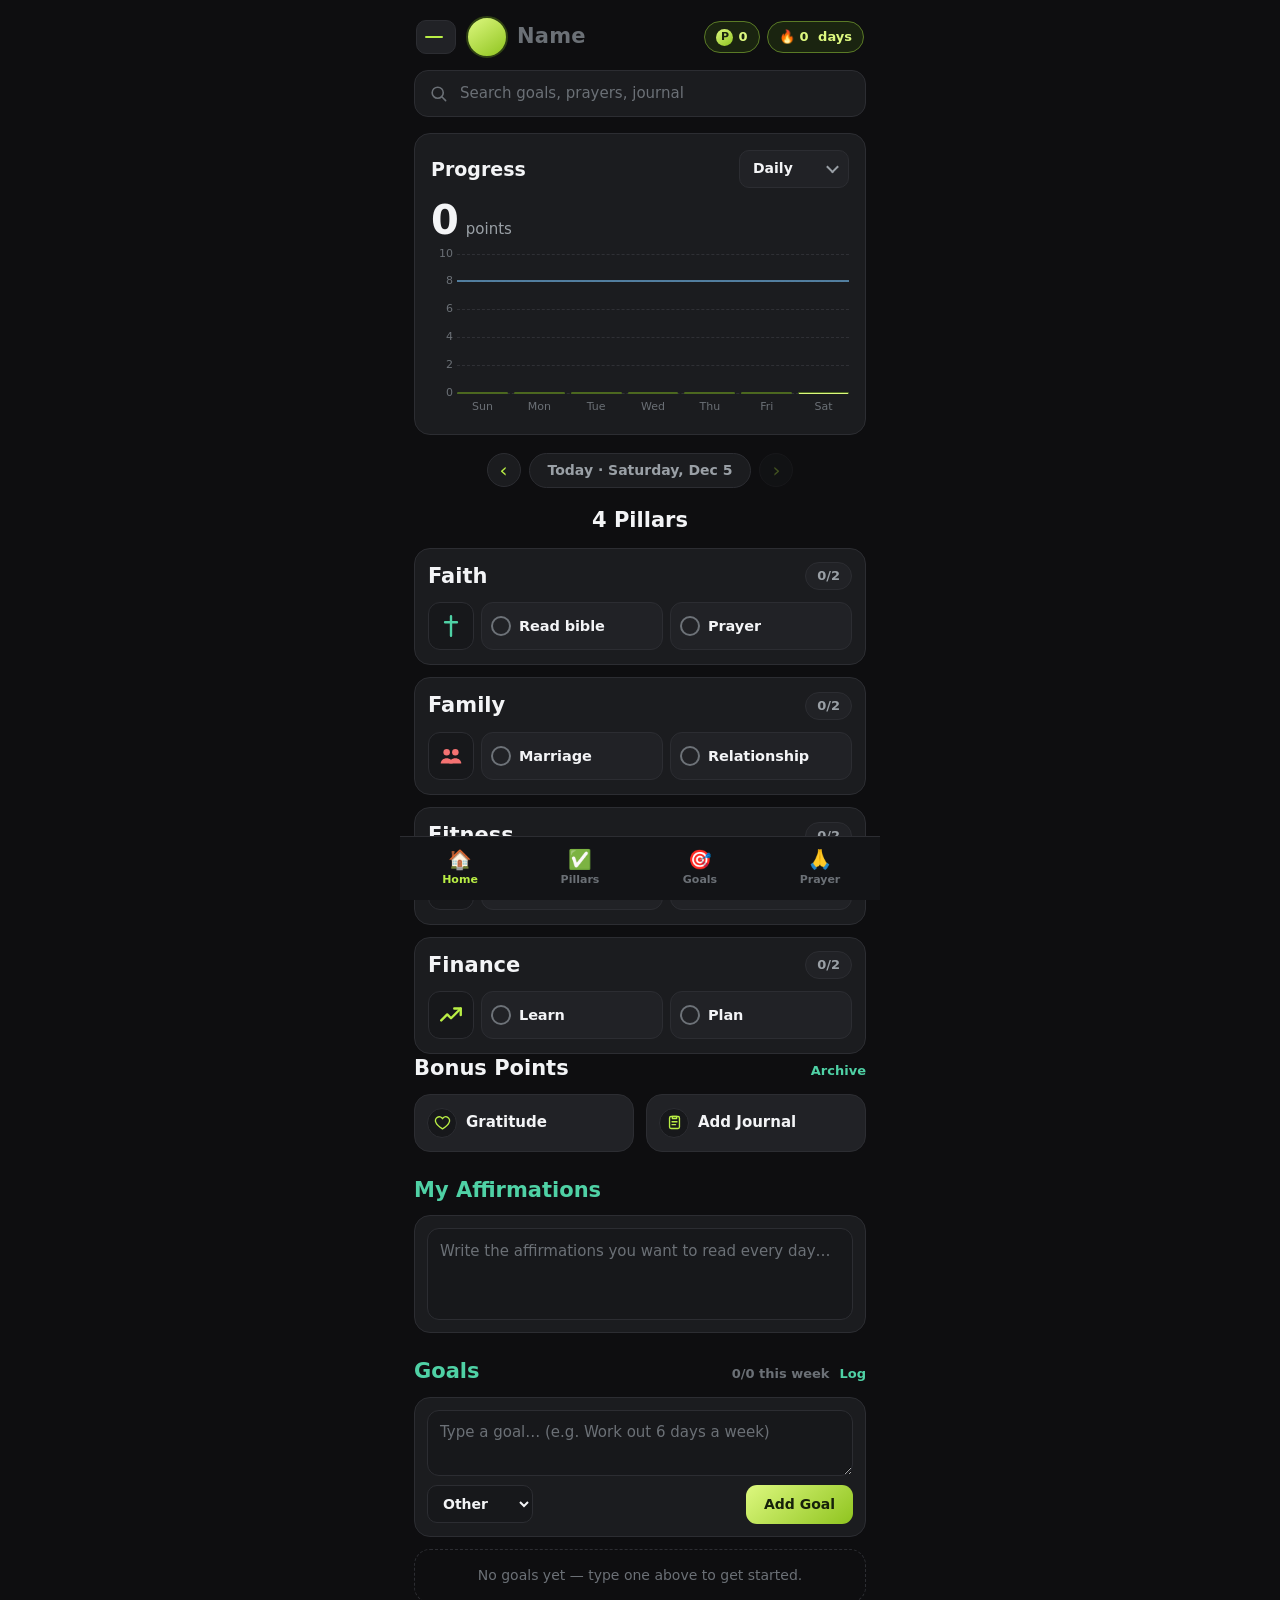
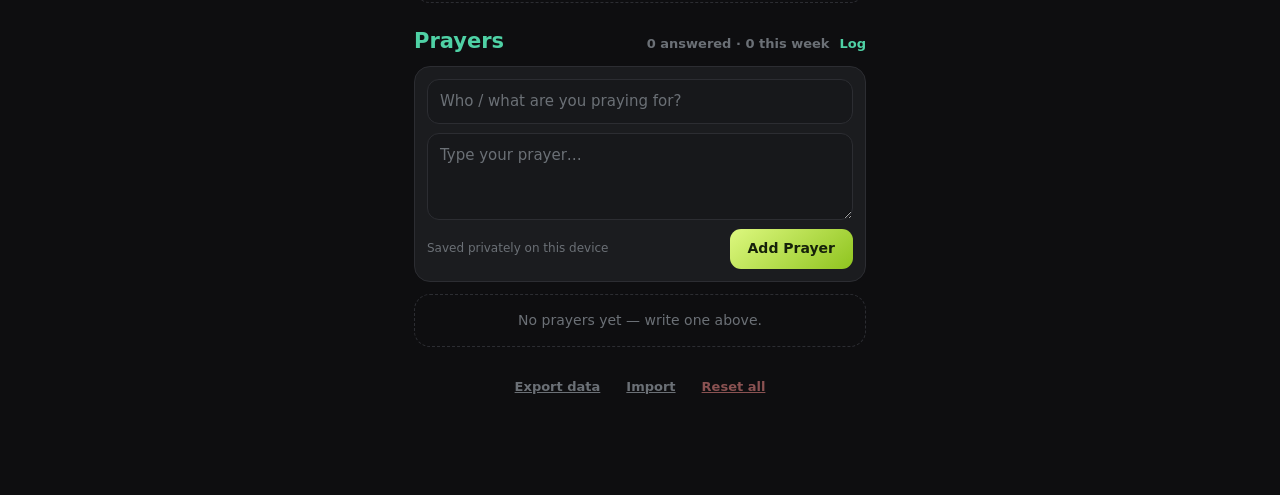
==== daily-app-single-file.html @ 2e635ba9 "Call the bonus button Gratitude again The button, its menu tab, log header and entry rows read Grati" ====
<!DOCTYPE html>
<html lang="en">
<head>
<meta charset="utf-8" />
<meta name="viewport" content="width=device-width, initial-scale=1, viewport-fit=cover" />
<meta name="theme-color" content="#0e0e10" />
<meta name="apple-mobile-web-app-title" content="Daily Success" />
<meta name="apple-mobile-web-app-capable" content="yes" />
<meta name="mobile-web-app-capable" content="yes" />
<title>Daily Success</title>
<link rel="icon" type="image/png" sizes="192x192" href="assets/icon-192.png" />
<style>
/* ---------------------------------------------------------------
   Daily Success — the 4 Pillars daily check-in
   Dark + lime theme modelled on the reference screenshot.
--------------------------------------------------------------- */
:root {
  --bg:            #0e0e10;
  --bg-soft:       #17181b;
  --card:          #1b1c1f;
  --card-2:        #212226;
  --line:          #2c2d32;

  --lime-1:        #ddf87f;
  --lime-2:        #b9ee45;
  --lime-3:        #8fc41f;
  --lime-dim-1:    #5a7a26;
  --lime-dim-2:    #4c691f;

  --teal:          #4fd1a5;
  --text:          #f3f4f6;
  --text-dim:      #9aa0a6;
  --text-faint:    #6b7076;
  --danger:        #f07171;

  --radius:        16px;
  --radius-sm:     12px;
  --tab-h:         64px;
}

* { box-sizing: border-box; }
html, body { margin: 0; padding: 0; }

body {
  background: var(--bg);
  color: var(--text);
  font-family: "Nunito", "Avenir Next", "Segoe UI", system-ui, -apple-system, sans-serif;
  -webkit-font-smoothing: antialiased;
  font-size: 16px;
  line-height: 1.4;
}

.phone {
  max-width: 480px;
  margin: 0 auto;
  min-height: 100vh;
  padding: 0 14px calc(var(--tab-h) + 28px);
  position: relative;
}

button, input, select, textarea { font: inherit; color: inherit; }
button { cursor: pointer; }

/* ------------------------- header ------------------------- */
.app-header {
  display: flex;
  align-items: center;
  gap: 10px;
  padding: 16px 2px 12px;
}

.menu-btn {
  width: 40px; height: 34px;
  display: flex; flex-direction: column; justify-content: center; gap: 5px;
  background: var(--card-2);
  border: 1px solid var(--line);
  border-radius: 10px;
  padding: 0 8px;
}
.menu-btn span {
  display: block; height: 2.5px; border-radius: 2px;
  background: var(--lime-2);
}
.menu-btn span:nth-child(2) { width: 80%; }

.who { display: flex; align-items: center; gap: 9px; min-width: 0; flex: 1; cursor: pointer; }
.who-name.placeholder { color: var(--text-faint); font-weight: 700; }

.avatar {
  width: 42px; height: 42px; flex: 0 0 42px;
  border-radius: 50%;
  background: linear-gradient(145deg, var(--lime-1), var(--lime-3));
  color: #16210a;
  font-weight: 800; font-size: 18px;
  display: grid; place-items: center;
  border: 2px solid #2f4113;
}

.who-name { font-size: 21px; font-weight: 800; letter-spacing: .2px; line-height: 1.1; min-height: 23px; }

.badges { display: flex; gap: 7px; align-items: center; }

.badge {
  display: inline-flex; align-items: center; gap: 5px;
  border-radius: 999px;
  padding: 6px 11px;
  font-size: 13px; font-weight: 700;
  white-space: nowrap;
  background: #1a2410;
  border: 1px solid var(--lime-dim-1);
  color: var(--lime-1);
}
.pill-dot {
  width: 17px; height: 17px; border-radius: 50%;
  background: linear-gradient(145deg, var(--lime-1), var(--lime-3));
  color: #1a2410; font-size: 11px; font-weight: 900;
  display: grid; place-items: center;
}
.badge-streak .flame { font-size: 13px; }

/* ------------------------- search ------------------------- */
.searchbar {
  display: flex; align-items: center; gap: 10px;
  background: var(--card);
  border: 1px solid var(--line);
  border-radius: 14px;
  padding: 11px 14px;
  margin-bottom: 16px;
}
.search-ico {
  width: 19px; height: 19px; flex: 0 0 19px;
  fill: none; stroke: var(--text-faint); stroke-width: 2; stroke-linecap: round;
}
.searchbar input {
  background: none; border: 0; outline: none; width: 100%;
  font-size: 15px;
}
.searchbar input::placeholder { color: var(--text-faint); }

/* ------------------------- cards ------------------------- */
.card {
  background: var(--card);
  border: 1px solid var(--line);
  border-radius: var(--radius);
  padding: 16px;
}

.progress-card { margin-bottom: 18px; }

.progress-top { display: flex; justify-content: space-between; align-items: center; }
.progress-top h2 { margin: 0; font-size: 19px; font-weight: 700; }

.select-wrap {
  position: relative;
  background: var(--card-2);
  border: 1px solid var(--line);
  border-radius: 10px;
}
.select-wrap::after {
  content: "";
  position: absolute; right: 11px; top: 46%;
  width: 7px; height: 7px;
  border-right: 2px solid var(--text-dim);
  border-bottom: 2px solid var(--text-dim);
  transform: translateY(-50%) rotate(45deg);
  pointer-events: none;
}
.select-wrap select {
  appearance: none; -webkit-appearance: none;
  background: none; border: 0; outline: none;
  padding: 8px 30px 8px 13px;
  font-size: 14px; font-weight: 600;
  border-radius: 10px;
}
.select-wrap select option { background: var(--card-2); }

.points-line { display: flex; align-items: baseline; gap: 7px; margin: 12px 0 6px; }
.points-num { font-size: 40px; font-weight: 800; line-height: 1; }
.points-label { color: var(--text-dim); font-size: 15px; }

/* ------------------------- chart ------------------------- */
.chart {
  --rows: 5;
  position: relative;
  height: 168px;
  margin-top: 10px;
  padding: 4px 0 24px 26px;
  display: flex; align-items: flex-end; gap: 6px;
}
.chart .grid {
  position: absolute; inset: 4px 0 24px 26px;
  display: flex; flex-direction: column; justify-content: space-between;
  pointer-events: none;
}
.chart .grid-line { border-top: 1px dashed #2f3035; position: relative; }
.chart .grid-line span {
  position: absolute; left: -26px; top: -9px;
  font-size: 11px; color: var(--text-faint); width: 22px; text-align: right;
}
.chart .target {
  position: absolute; left: 26px; right: 0;
  border-top: 2px solid #5b8fb4;
  opacity: .85;
  pointer-events: none;
}
.chart .bar-col {
  position: relative; z-index: 1;
  flex: 1 1 0; height: 100%;
  display: flex; flex-direction: column; justify-content: flex-end;
}
.chart .bar {
  border-radius: 4px 4px 2px 2px;
  background: linear-gradient(180deg, var(--lime-dim-1), #3d5219);
  border: 1px solid var(--lime-dim-2);
  border-bottom: 0;
  min-height: 2px;
  transition: height .35s ease;
}
.chart .bar.full {
  background: linear-gradient(180deg, var(--lime-2), var(--lime-3));
  border-color: var(--lime-1);
}
.chart .bar.today { box-shadow: 0 0 0 1px var(--lime-1) inset; }
.chart .bar-label {
  position: absolute; bottom: -21px; left: 0; right: 0;
  text-align: center; font-size: 11px; color: var(--text-faint);
}

/* ------------------------- date nav ------------------------- */
.datenav {
  display: flex; align-items: center; justify-content: center; gap: 8px;
  margin: 4px 0 14px;
}
.date-arrow {
  width: 34px; height: 34px; border-radius: 50%;
  background: var(--card); border: 1px solid var(--line);
  color: var(--lime-2); font-size: 20px; line-height: 1;
}
.date-arrow:disabled { opacity: .3; cursor: not-allowed; }
.date-label {
  background: var(--card); border: 1px solid var(--line);
  border-radius: 999px; padding: 7px 18px;
  font-size: 14px; font-weight: 700; color: var(--text-dim);
  min-width: 170px;
}
.date-label.past { color: var(--lime-2); border-color: var(--lime-dim-1); }

/* ------------------------- section titles ------------------------- */
.section-title {
  text-align: center;
  font-size: 21px; font-weight: 700;
  margin: 18px 0 12px;
}
.section-title.left { text-align: left; margin-left: 2px; }

/* ------------------------- pillars ------------------------- */
.pillars { display: flex; flex-direction: column; gap: 12px; }

.pillar {
  border-radius: var(--radius);
  border: 1px solid var(--line);
  background: var(--card);
  padding: 13px 13px 14px;
  transition: background .3s ease, border-color .3s ease;
}
.pillar.complete {
  background: linear-gradient(150deg, #5c7a24, #3f5219 62%, #334215);
  border-color: var(--lime-2);
  box-shadow: 0 0 0 1px rgba(185,238,69,.25), 0 8px 22px -14px rgba(185,238,69,.6);
}

.pillar-head { display: flex; align-items: center; justify-content: space-between; margin-bottom: 11px; }
.pillar-head h3 { margin: 0; font-size: 21px; font-weight: 700; }

.count {
  font-size: 13px; font-weight: 700; color: var(--text-dim);
  background: var(--card-2); border: 1px solid var(--line);
  border-radius: 999px; padding: 4px 11px;
  display: inline-flex; align-items: center; gap: 5px;
}
.pillar.complete .count {
  color: var(--teal);
  /* deep backing keeps the teal counter legible on the lime card */
  background: rgba(0,0,0,.45);
  border-color: rgba(79,209,165,.7);
}
.count .ticks { display: none; color: var(--teal); font-weight: 900; letter-spacing: -2px; }
.pillar.complete .count .ticks { display: inline; }

.pillar-body { display: flex; align-items: stretch; gap: 7px; }

.pillar-icon {
  width: 46px; flex: 0 0 46px;
  border-radius: var(--radius-sm);
  background: #17181b;
  border: 1px solid var(--line);
  display: grid; place-items: center;
}
.pillar-icon svg { width: 26px; height: 26px; }
.pillar.complete .pillar-icon { background: #101508; border-color: #3a4a1c; }

/* checkbox tasks — the core of the screen */
.task {
  flex: 1 1 0; min-width: 0;
  display: flex; align-items: center; gap: 8px;
  text-align: left;
  padding: 13px 9px;
  border-radius: var(--radius-sm);
  background: var(--card-2);
  border: 1px solid var(--line);
  color: var(--text);
  font-size: clamp(12.4px, 3.35vw, 14.5px); font-weight: 600;
  letter-spacing: -.1px;
  transition: transform .12s ease, background .25s ease, color .25s ease, border-color .25s ease;
}
.task:active { transform: scale(.97); }

.task .box {
  width: 20px; height: 20px; flex: 0 0 20px;
  border-radius: 50%;
  border: 2px solid #6d7278;
  display: grid; place-items: center;
  transition: background .2s ease, border-color .2s ease;
}
.task .box svg { width: 12px; height: 12px; opacity: 0; stroke: #131a09; stroke-width: 3.4; fill: none; stroke-linecap: round; stroke-linejoin: round; }

.task.done {
  background: linear-gradient(140deg, var(--lime-1), var(--lime-2) 55%, var(--lime-3));
  border-color: var(--lime-1);
  color: #16210a;
}
.task.done .box { background: #131a09; border-color: #131a09; }
.task.done .box svg { opacity: 1; stroke: var(--lime-1); }
.task .label { overflow: hidden; text-overflow: ellipsis; white-space: nowrap; }

/* ------------------------- bonus ------------------------- */
.bonus-row { display: flex; gap: 12px; margin-bottom: 12px; }
/* Unearned by default; lights up once the day has an entry, the same way a
   pillar checkbox does. */
.bonus-btn {
  flex: 1 1 0;
  display: flex; align-items: center; gap: 9px;
  padding: 13px 12px;
  border-radius: var(--radius);
  border: 1px solid var(--line);
  background: var(--card-2);
  color: var(--text);
  font-weight: 700; font-size: 15px;
  position: relative;
  transition: background .25s ease, color .25s ease, border-color .25s ease;
}
.bonus-btn:active { transform: scale(.98); }

.bonus-btn.done {
  border-color: var(--lime-dim-1);
  background: linear-gradient(140deg, #93c62f, #b7e84e);
  color: #16210a;
}
.bonus-btn.done:nth-child(2) { background: linear-gradient(140deg, var(--lime-1), var(--lime-2)); }

.bonus-ico {
  width: 30px; height: 30px; flex: 0 0 30px; border-radius: 50%;
  background: var(--bg-soft);
  border: 1px solid var(--line);
  display: grid; place-items: center;
  transition: background .25s ease, border-color .25s ease;
}
.bonus-btn.done .bonus-ico { background: rgba(255,255,255,.42); border-color: transparent; }
.bonus-ico svg { width: 17px; height: 17px; fill: none; stroke: var(--lime-2); stroke-width: 1.9; stroke-linecap: round; stroke-linejoin: round; transition: stroke .25s ease; }
.bonus-btn.done .bonus-ico svg { stroke: #16210a; }
.bonus-text { overflow: hidden; text-overflow: ellipsis; white-space: nowrap; }
.bonus-count {
  position: absolute; top: -6px; right: -4px;
  min-width: 20px; height: 20px; padding: 0 5px;
  border-radius: 999px;
  background: var(--teal); color: #05261c;
  font-size: 12px; font-weight: 900;
  display: none; place-items: center;
}
.bonus-count.show { display: grid; }

/* ------------------------- blocks (goals / prayers) ------------------------- */
.block { margin-top: 24px; }
.block-head { display: flex; align-items: baseline; justify-content: space-between; margin-bottom: 10px; }
.block-head h2 { margin: 0; font-size: 21px; font-weight: 700; }
.block-head h2.accent { color: var(--teal); }
.block-meta { font-size: 13px; color: var(--text-faint); font-weight: 600; }

.composer {
  background: var(--card);
  border: 1px solid var(--line);
  border-radius: var(--radius);
  padding: 12px;
  display: flex; flex-direction: column; gap: 9px;
}
.composer textarea, .composer input[type="text"] {
  width: 100%;
  background: var(--bg-soft);
  border: 1px solid var(--line);
  border-radius: var(--radius-sm);
  padding: 11px 12px;
  outline: none;
  resize: vertical;
  font-size: 15px;
}
.composer textarea::placeholder, .composer input::placeholder { color: var(--text-faint); }
.composer textarea:focus, .composer input:focus { border-color: var(--lime-dim-1); }

.composer-row { display: flex; align-items: center; justify-content: space-between; gap: 10px; }
.composer-row select {
  background: var(--bg-soft); border: 1px solid var(--line);
  border-radius: 10px; padding: 9px 11px; outline: none;
  font-size: 14px; font-weight: 600;
}
.tiny-note { font-size: 12px; color: var(--text-faint); }

.add-btn {
  background: linear-gradient(140deg, var(--lime-1), var(--lime-3));
  color: #16210a;
  border: 0; border-radius: 11px;
  padding: 10px 18px;
  font-weight: 800; font-size: 14px;
  white-space: nowrap;
}
.add-btn:active { transform: scale(.97); }
.ghost-btn {
  background: var(--card-2); border: 1px solid var(--line);
  border-radius: 11px; padding: 10px 18px; font-weight: 700; font-size: 14px;
}

/* ------------------------- entry lists ------------------------- */
.entry-list { list-style: none; margin: 12px 0 0; padding: 0; display: flex; flex-direction: column; gap: 9px; }

.entry {
  background: var(--card);
  border: 1px solid var(--line);
  border-radius: var(--radius);
  padding: 12px 12px 12px 12px;
  display: flex; gap: 10px; align-items: flex-start;
}
.entry.done { background: linear-gradient(140deg, #3f5219, #334414); border-color: var(--lime-dim-1); }

.entry-check {
  width: 22px; height: 22px; flex: 0 0 22px; margin-top: 1px;
  border-radius: 50%;
  border: 2px solid #6d7278;
  background: none;
  display: grid; place-items: center;
  padding: 0;
}
.entry.done .entry-check { background: var(--lime-2); border-color: var(--lime-1); }
.entry-check svg { width: 12px; height: 12px; opacity: 0; fill: none; stroke: #16210a; stroke-width: 3.4; stroke-linecap: round; stroke-linejoin: round; }
.entry.done .entry-check svg { opacity: 1; }

.entry-main { flex: 1 1 auto; min-width: 0; }
.entry-title { font-weight: 700; font-size: 15px; word-wrap: break-word; }
.entry.done .entry-title { text-decoration: line-through; opacity: .75; }
.entry-body { font-size: 14px; color: var(--text-dim); white-space: pre-wrap; word-wrap: break-word; margin-top: 3px; }
.entry-meta { font-size: 12px; color: var(--text-faint); margin-top: 5px; display: flex; gap: 8px; align-items: center; flex-wrap: wrap; }
.tag {
  font-size: 11px; font-weight: 700; text-transform: uppercase; letter-spacing: .4px;
  padding: 2px 8px; border-radius: 999px;
  background: var(--card-2); border: 1px solid var(--line); color: var(--text-dim);
}
.tag.faith   { color: #9fd3ff; border-color: #2c4257; }
.tag.family  { color: #ff9d9d; border-color: #5a3030; }
.tag.fitness { color: #7fe3c4; border-color: #24544a; }
.tag.finance { color: var(--lime-1); border-color: var(--lime-dim-1); }
.tag.answered { color: var(--teal); border-color: rgba(79,209,165,.5); }

.entry-actions { display: flex; gap: 4px; flex: 0 0 auto; }
.mini-btn {
  background: none; border: 0; padding: 5px 7px; border-radius: 8px;
  color: var(--text-faint); font-size: 13px; font-weight: 700;
}
.mini-btn:hover { background: var(--card-2); color: var(--text); }
.mini-btn.danger:hover { color: var(--danger); }

.empty {
  color: var(--text-faint); font-size: 14px; text-align: center;
  padding: 16px 8px; border: 1px dashed var(--line); border-radius: var(--radius);
}

/* ------------------------- footer / tabs ------------------------- */
.foot { display: flex; gap: 14px; justify-content: center; margin: 30px 0 6px; }
.link-btn { background: none; border: 0; color: var(--text-faint); font-size: 13px; font-weight: 700; text-decoration: underline; }
.link-btn.danger { color: #8a5252; }

.tabbar {
  position: fixed; bottom: 0; left: 0; right: 0;
  max-width: 480px; margin: 0 auto;
  height: var(--tab-h);
  background: #131417;
  border-top: 1px solid var(--line);
  display: flex;
  padding-bottom: env(safe-area-inset-bottom);
}
.tab {
  flex: 1 1 0;
  background: none; border: 0;
  display: flex; flex-direction: column; align-items: center; justify-content: center; gap: 3px;
  font-size: 11px; font-weight: 700; color: var(--text-faint);
}
.tab.active { color: var(--lime-2); }
.tab-ico { font-size: 19px; line-height: 1; }

/* ------------------------- modal / toast ------------------------- */
.modal-backdrop[hidden], .toast[hidden] { display: none !important; }

.modal-backdrop {
  position: fixed; inset: 0; z-index: 90;
  background: rgba(0,0,0,.65);
  display: grid; place-items: center;
  padding: 20px;
}
.modal {
  width: 100%; max-width: 420px;
  background: var(--card); border: 1px solid var(--line);
  border-radius: var(--radius); padding: 16px;
}
.modal h3 { margin: 0 0 10px; font-size: 18px; }
.modal textarea {
  width: 100%; background: var(--bg-soft); border: 1px solid var(--line);
  border-radius: var(--radius-sm); padding: 11px 12px; outline: none; resize: vertical; font-size: 15px;
}
.modal textarea:focus { border-color: var(--lime-dim-1); }
.modal-actions { display: flex; justify-content: flex-end; gap: 9px; margin-top: 12px; flex-wrap: wrap; }
.modal-actions [hidden] { display: none !important; }

.toast {
  position: fixed; left: 50%; bottom: calc(var(--tab-h) + 16px);
  transform: translateX(-50%);
  background: #1e2a12; border: 1px solid var(--lime-dim-1); color: var(--lime-1);
  padding: 10px 16px; border-radius: 999px;
  font-size: 14px; font-weight: 700; z-index: 100;
  animation: pop .2s ease;
}
@keyframes pop { from { opacity: 0; transform: translate(-50%, 8px); } }

@media (prefers-reduced-motion: reduce) {
  * { transition: none !important; animation: none !important; }
}

@media (max-width: 380px) {
  .task { padding: 12px 7px; gap: 6px; }
  .task .box { width: 18px; height: 18px; flex: 0 0 18px; }
  .pillar-icon { width: 40px; flex: 0 0 40px; }
  .who-name { font-size: 19px; }
  .badge { padding: 5px 9px; font-size: 12px; }
}

/* ------------------------- menu / log sheet ------------------------- */
.sheet[hidden] { display: none !important; }

.sheet {
  position: fixed; inset: 0; z-index: 70;
  background: var(--bg);
  display: flex; flex-direction: column;
  max-width: 480px; margin: 0 auto;
}

.sheet-head {
  display: flex; align-items: center; gap: 8px;
  padding: 14px 12px 12px;
  border-bottom: 1px solid var(--line);
  background: var(--bg-soft);
}
.sheet-head h2 {
  margin: 0; flex: 1 1 auto;
  font-size: 19px; font-weight: 800;
  text-align: center;
  overflow: hidden; text-overflow: ellipsis; white-space: nowrap;
}
.sheet-btn {
  width: 36px; height: 36px; flex: 0 0 36px;
  border-radius: 50%;
  background: var(--card-2); border: 1px solid var(--line);
  color: var(--lime-2); font-size: 18px; line-height: 1;
}
.sheet-btn[hidden] { visibility: hidden; display: block !important; }

.sheet-body {
  flex: 1 1 auto;
  overflow-y: auto;
  -webkit-overflow-scrolling: touch;
  padding: 14px 14px calc(env(safe-area-inset-bottom) + 28px);
}

/* menu rows */
.menu-list { display: flex; flex-direction: column; gap: 10px; }
.menu-item {
  display: flex; align-items: center; gap: 12px;
  width: 100%; text-align: left;
  padding: 15px 14px;
  border-radius: var(--radius);
  background: var(--card); border: 1px solid var(--line);
  color: var(--text);
}
.menu-item:active { transform: scale(.99); }
.menu-ico {
  width: 34px; height: 34px; flex: 0 0 34px; border-radius: 10px;
  background: var(--bg-soft); border: 1px solid var(--line);
  display: grid; place-items: center; font-size: 17px;
}
.menu-label { flex: 1 1 auto; min-width: 0; }
.menu-title { font-weight: 700; font-size: 15px; }
.menu-sub { font-size: 12.5px; color: var(--text-faint); margin-top: 2px; }
.menu-chev { color: var(--text-faint); font-size: 19px; flex: 0 0 auto; }

.menu-section-title {
  font-size: 12px; font-weight: 800; letter-spacing: .6px; text-transform: uppercase;
  color: var(--text-faint);
  margin: 20px 2px 8px;
}
.menu-section-title:first-child { margin-top: 2px; }

/* a log's period groups */
.log-group { margin-bottom: 20px; }
.log-group-head {
  display: flex; align-items: baseline; justify-content: space-between;
  gap: 8px; margin: 0 2px 9px;
  position: sticky; top: 0;
  background: var(--bg);
  padding: 4px 0 6px;
  z-index: 1;
}
.log-group-title { font-size: 15px; font-weight: 800; }
.log-group-title .now { color: var(--lime-2); }
.log-group-count { font-size: 12px; color: var(--text-faint); font-weight: 700; }

/* links back into a log from the home screen */
.head-right { display: flex; align-items: center; gap: 10px; }
.log-link {
  background: none; border: 0; padding: 2px 0;
  color: var(--teal); font-size: 13px; font-weight: 800;
}
.log-link:active { opacity: .7; }
.block-head .section-title.left { margin: 0; }

.menu-version {
  text-align: center;
  font-size: 12px; color: var(--text-faint);
  margin: 22px 0 4px;
}

/* ------------------------- affirmations -------------------------
   Grows to fit whatever is typed: no inner scrollbar, no clipping,
   the whole text stays on the page. Height is set from JS. */
#affirmationsInput {
  resize: none;
  overflow: hidden;
  min-height: 84px;
  line-height: 1.5;
}

</style>
</head>
<body>
<div class="phone">

  <!-- ============ HEADER ============ -->
  <header class="app-header">
    <button class="icon-btn menu-btn" id="menuBtn" aria-label="Menu">
      <span></span><span></span><span></span>
    </button>

    <div class="who" role="button" tabindex="0" title="Set your name">
      <div class="avatar" id="avatar"></div>
      <div class="who-text">
        <div class="who-name" id="userName"></div>
      </div>
    </div>

    <div class="badges">
      <div class="badge badge-points" title="Total points">
        <span class="pill-dot">P</span><span id="totalPoints">0</span>
      </div>
      <div class="badge badge-streak" title="Current streak">
        <span class="flame">&#128293;</span><span id="streakCount">0</span>&nbsp;days
      </div>
    </div>
  </header>

  <div class="searchbar">
    <svg viewBox="0 0 24 24" class="search-ico" aria-hidden="true"><circle cx="11" cy="11" r="7"/><line x1="16.5" y1="16.5" x2="21" y2="21"/></svg>
    <input id="searchInput" type="search" placeholder="Search goals, prayers, journal" autocomplete="off" />
  </div>

  <main>
    <!-- ============ PROGRESS ============ -->
    <section class="card progress-card">
      <div class="progress-top">
        <h2>Progress</h2>
        <div class="select-wrap">
          <select id="rangeSelect" aria-label="Progress range">
            <option value="daily">Daily</option>
            <option value="weekly">Weekly</option>
            <option value="monthly">Monthly</option>
          </select>
        </div>
      </div>

      <div class="points-line">
        <span class="points-num" id="rangePoints">0</span>
        <span class="points-label">points</span>
      </div>

      <div class="chart" id="chart" role="img" aria-label="Progress chart"></div>
    </section>

    <!-- ============ DATE NAV ============ -->
    <nav class="datenav">
      <button class="date-arrow" id="prevDay" aria-label="Previous day">&#8249;</button>
      <button class="date-label" id="dateLabel">Today</button>
      <button class="date-arrow" id="nextDay" aria-label="Next day">&#8250;</button>
    </nav>

    <!-- ============ 4 PILLARS ============ -->
    <h2 class="section-title">4 Pillars</h2>
    <div id="pillars" class="pillars"></div>

    <!-- ============ BONUS ============ -->
    <div class="block-head">
      <h2 class="section-title left">Bonus Points</h2>
      <button class="log-link" data-log="bonus" type="button">Archive</button>
    </div>
    <div class="bonus-row">
      <button class="bonus-btn" id="gratitudeBtn">
        <span class="bonus-ico">
          <svg viewBox="0 0 24 24" aria-hidden="true"><path d="M12 21s-7.5-4.6-9.3-9A5.2 5.2 0 0 1 12 6.6 5.2 5.2 0 0 1 21.3 12c-1.8 4.4-9.3 9-9.3 9z"/></svg>
        </span>
        <span class="bonus-text">Gratitude</span>
        <span class="bonus-count" id="gratitudeCount"></span>
      </button>
      <button class="bonus-btn" id="journalBtn">
        <span class="bonus-ico">
          <svg viewBox="0 0 24 24" aria-hidden="true"><rect x="5" y="3.5" width="14" height="17" rx="2"/><path d="M9 3.5h6v3H9z"/><line x1="8.5" y1="11" x2="15.5" y2="11"/><line x1="8.5" y1="15" x2="13.5" y2="15"/></svg>
        </span>
        <span class="bonus-text">Add Journal</span>
        <span class="bonus-count" id="journalCount"></span>
      </button>
    </div>

    <!-- ============ AFFIRMATIONS ============ -->
    <section class="block">
      <div class="block-head">
        <h2 class="accent">My Affirmations</h2>
        <span class="block-meta" id="affirmationsMeta"></span>
      </div>
      <div class="composer">
        <textarea id="affirmationsInput" rows="3"
          placeholder="Write the affirmations you want to read every day&hellip;"></textarea>
      </div>
    </section>

    <!-- ============ GOALS ============ -->
    <section class="block">
      <div class="block-head">
        <h2 class="accent">Goals</h2>
        <div class="head-right">
          <span class="block-meta" id="goalMeta">0/0</span>
          <button class="log-link" data-log="goals" type="button">Log</button>
        </div>
      </div>

      <form class="composer" id="goalForm" autocomplete="off">
        <textarea id="goalInput" rows="2" placeholder="Type a goal&hellip; (e.g. Work out 6 days a week)"></textarea>
        <div class="composer-row">
          <select id="goalPillar" aria-label="Goal pillar">
            <option value="faith">Faith</option>
            <option value="family">Family</option>
            <option value="fitness">Fitness</option>
            <option value="finance">Finance</option>
            <option value="other" selected>Other</option>
          </select>
          <button class="add-btn" type="submit">Add Goal</button>
        </div>
      </form>

      <ul class="entry-list" id="goalList"></ul>
    </section>

    <!-- ============ PRAYERS ============ -->
    <section class="block">
      <div class="block-head">
        <h2 class="accent">Prayers</h2>
        <div class="head-right">
          <span class="block-meta" id="prayerMeta">0 answered</span>
          <button class="log-link" data-log="prayers" type="button">Log</button>
        </div>
      </div>

      <form class="composer" id="prayerForm" autocomplete="off">
        <input id="prayerTitle" type="text" placeholder="Who / what are you praying for?" />
        <textarea id="prayerInput" rows="3" placeholder="Type your prayer&hellip;"></textarea>
        <div class="composer-row">
          <label class="tiny-note">Saved privately on this device</label>
          <button class="add-btn" type="submit">Add Prayer</button>
        </div>
      </form>

      <ul class="entry-list" id="prayerList"></ul>
    </section>

    <footer class="foot">
      <button class="link-btn" id="exportBtn">Export data</button>
      <button class="link-btn" id="importBtn">Import</button>
      <button class="link-btn danger" id="resetBtn">Reset all</button>
      <input type="file" id="importFile" accept="application/json" hidden />
    </footer>
  </main>

  <!-- ============ BOTTOM NAV ============ -->
  <nav class="tabbar">
    <button class="tab active" data-scroll="top"><span class="tab-ico">&#127968;</span>Home</button>
    <button class="tab" data-scroll="pillars"><span class="tab-ico">&#9989;</span>Pillars</button>
    <button class="tab" data-scroll="goalForm"><span class="tab-ico">&#127919;</span>Goals</button>
    <button class="tab" data-scroll="prayerForm"><span class="tab-ico">&#128591;</span>Prayer</button>
  </nav>
</div>

<!-- ============ MENU / LOG SHEET ============ -->
<div class="sheet" id="sheet" hidden>
  <header class="sheet-head">
    <button class="sheet-btn" id="sheetBack" aria-label="Back">&#8249;</button>
    <h2 id="sheetTitle">Menu</h2>
    <button class="sheet-btn" id="sheetClose" aria-label="Close">&#10005;</button>
  </header>
  <div class="sheet-body" id="sheetBody"></div>
</div>

<!-- ============ MODAL ============ -->
<div class="modal-backdrop" id="modal" hidden>
  <div class="modal" role="dialog" aria-modal="true" aria-labelledby="modalTitle">
    <h3 id="modalTitle">Add</h3>
    <textarea id="modalInput" rows="4"></textarea>
    <div class="modal-actions">
      <button class="ghost-btn" id="modalExtra" type="button" hidden></button>
      <button class="ghost-btn" id="modalCancel" type="button">Cancel</button>
      <button class="add-btn" id="modalSave" type="button">Save</button>
    </div>
  </div>
</div>

<div class="toast" id="toast" hidden></div>

<script>
/* ---------------------------------------------------------------
   Daily Success — the 4 Pillars daily check-in
   Everything is stored locally in the browser (localStorage).
--------------------------------------------------------------- */
(function () {
  'use strict';

  var STORE_KEY = 'dailyApp.v1';
  var APP_VERSION = '2026.08.28.5';

  /* ---------------- pillar / task definitions ---------------- */
  var PILLARS = [
    {
      id: 'faith', name: 'Faith', icon: 'cross',
      tasks: [{ id: 'bible', label: 'Read bible' }, { id: 'prayer', label: 'Prayer' }]
    },
    {
      id: 'family', name: 'Family', icon: 'family',
      tasks: [{ id: 'marriage', label: 'Marriage' }, { id: 'relationship', label: 'Relationship' }]
    },
    {
      id: 'fitness', name: 'Fitness', icon: 'dumbbell',
      tasks: [{ id: 'exercise', label: 'Exercise' }, { id: 'nutrition', label: 'Nutrition' }]
    },
    {
      id: 'finance', name: 'Finance', icon: 'chart',
      tasks: [{ id: 'learn', label: 'Learn', note: 'learn' }, { id: 'plan', label: 'Plan' }]
    }
  ];

  var TASK_TOTAL = PILLARS.reduce(function (n, p) { return n + p.tasks.length; }, 0); // 8
  var BONUS_TOTAL = 2;                       // gratitude + journal
  var DAY_MAX = TASK_TOTAL + BONUS_TOTAL;    // 10 points a day
  var DAY_TARGET = 8;                        // the blue goal line on the chart

  var ICONS = {
    cross: '<svg viewBox="0 0 24 24" fill="none" stroke="#4fd1a5" stroke-width="2.2" stroke-linecap="round"><path d="M12 3v18M6.5 8.5h11"/></svg>',
    family: '<svg viewBox="0 0 24 24" fill="#f47272"><circle cx="8" cy="8.5" r="3"/><circle cx="16" cy="8.5" r="3"/><path d="M2.5 19c0-3 2.5-5 5.5-5s5.5 2 5.5 5z"/><path d="M10.5 19c0-3 2.5-5 5.5-5s5.5 2 5.5 5z"/></svg>',
    dumbbell: '<svg viewBox="0 0 24 24" fill="none" stroke="#4fd1a5" stroke-width="2.2" stroke-linecap="round"><path d="M3 9v6M6 7v10M18 7v10M21 9v6M6 12h12"/></svg>',
    chart: '<svg viewBox="0 0 24 24" fill="none" stroke="#b9ee45" stroke-width="2.2" stroke-linecap="round" stroke-linejoin="round"><path d="M3 17l5.5-5.5 3.5 3.5L21 6"/><path d="M15 6h6v6"/></svg>'
  };

  var CHECK_SVG = '<svg viewBox="0 0 24 24"><polyline points="5 12.5 10 17.5 19 7"/></svg>';

  /* ---------------- helpers ---------------- */
  function $(id) { return document.getElementById(id); }
  function el(tag, cls) { var n = document.createElement(tag); if (cls) n.className = cls; return n; }
  function uid() { return Date.now().toString(36) + Math.random().toString(36).slice(2, 7); }

  function keyOf(d) {
    return d.getFullYear() + '-' + String(d.getMonth() + 1).padStart(2, '0') + '-' + String(d.getDate()).padStart(2, '0');
  }
  function parseKey(k) {
    var p = k.split('-');
    return new Date(Number(p[0]), Number(p[1]) - 1, Number(p[2]));
  }
  function addDays(d, n) { var x = new Date(d.getTime()); x.setDate(x.getDate() + n); return x; }
  function startOfWeek(d) { var x = new Date(d.getTime()); x.setHours(0, 0, 0, 0); x.setDate(x.getDate() - x.getDay()); return x; }
  function sameDay(a, b) { return keyOf(a) === keyOf(b); }

  function escapeHtml(s) {
    return String(s).replace(/[&<>"']/g, function (c) {
      return { '&': '&amp;', '<': '&lt;', '>': '&gt;', '"': '&quot;', "'": '&#39;' }[c];
    });
  }

  function fmtDate(d) {
    return d.toLocaleDateString(undefined, { weekday: 'long', month: 'short', day: 'numeric' });
  }
  function fmtShort(ts) {
    return new Date(ts).toLocaleDateString(undefined, { month: 'short', day: 'numeric', year: 'numeric' });
  }

  /* ---------------- state ---------------- */
  var state = load();
  var viewDate = new Date(); viewDate.setHours(0, 0, 0, 0);
  var range = 'daily';
  var query = '';

  function blankState() {
    return {
      profile: { name: '' },
      days: {},      // key -> { tasks: {}, gratitude: [], journal: [], learn: [] }
      goals: [],
      prayers: [],
      affirmations: ''
    };
  }

  function load() {
    try {
      var raw = localStorage.getItem(STORE_KEY);
      if (!raw) return blankState();
      var parsed = JSON.parse(raw);
      var base = blankState();
      return {
        profile: Object.assign(base.profile, parsed.profile || {}),
        days: parsed.days || {},
        goals: Array.isArray(parsed.goals) ? parsed.goals : [],
        prayers: Array.isArray(parsed.prayers) ? parsed.prayers : [],
        affirmations: typeof parsed.affirmations === 'string' ? parsed.affirmations : ''
      };
    } catch (e) {
      return blankState();
    }
  }

  function save() {
    try { localStorage.setItem(STORE_KEY, JSON.stringify(state)); }
    catch (e) { toast('Could not save — storage full or blocked'); }
  }

  function day(key) {
    if (!state.days[key]) state.days[key] = { tasks: {}, gratitude: [], journal: [], learn: [] };
    var d = state.days[key];
    if (!d.tasks) d.tasks = {};
    if (!Array.isArray(d.gratitude)) d.gratitude = [];
    if (!Array.isArray(d.journal)) d.journal = [];
    if (!Array.isArray(d.learn)) d.learn = [];
    return d;
  }

  /* ---------------- scoring ---------------- */
  function pointsFor(key) {
    var d = state.days[key];
    if (!d) return 0;
    var pts = 0;
    PILLARS.forEach(function (p) {
      p.tasks.forEach(function (t) { if (d.tasks && d.tasks[p.id + '.' + t.id]) pts++; });
    });
    if (d.gratitude && d.gratitude.length) pts++;
    if (d.journal && d.journal.length) pts++;
    return pts;
  }

  function totalPoints() {
    return Object.keys(state.days).reduce(function (sum, k) { return sum + pointsFor(k); }, 0);
  }

  function streak() {
    var today = new Date(); today.setHours(0, 0, 0, 0);
    var cursor = today;
    // A streak stays alive until today ends: if nothing is logged yet today,
    // count back starting from yesterday.
    if (pointsFor(keyOf(today)) === 0) cursor = addDays(today, -1);
    var n = 0;
    while (pointsFor(keyOf(cursor)) > 0) { n++; cursor = addDays(cursor, -1); }
    return n;
  }

  /* ---------------- chart data ---------------- */
  function chartSeries() {
    var today = new Date(); today.setHours(0, 0, 0, 0);
    var out = [];
    var i, d, k;

    if (range === 'daily') {
      for (i = 6; i >= 0; i--) {
        d = addDays(today, -i);
        k = keyOf(d);
        out.push({
          label: d.toLocaleDateString(undefined, { weekday: 'short' }),
          value: pointsFor(k),
          max: DAY_MAX,
          isNow: i === 0
        });
      }
      return { bars: out, max: DAY_MAX, target: DAY_TARGET };
    }

    if (range === 'weekly') {
      var ws = startOfWeek(today);
      for (i = 5; i >= 0; i--) {
        var start = addDays(ws, -7 * i);
        var sum = 0;
        for (var j = 0; j < 7; j++) sum += pointsFor(keyOf(addDays(start, j)));
        out.push({
          label: (start.getMonth() + 1) + '/' + start.getDate(),
          value: sum,
          max: DAY_MAX * 7,
          isNow: i === 0
        });
      }
      return { bars: out, max: DAY_MAX * 7, target: DAY_TARGET * 7 };
    }

    // monthly — last 6 months
    for (i = 5; i >= 0; i--) {
      var m = new Date(today.getFullYear(), today.getMonth() - i, 1);
      var days = new Date(m.getFullYear(), m.getMonth() + 1, 0).getDate();
      var msum = 0;
      for (var dd = 1; dd <= days; dd++) msum += pointsFor(keyOf(new Date(m.getFullYear(), m.getMonth(), dd)));
      out.push({
        label: m.toLocaleDateString(undefined, { month: 'short' }),
        value: msum,
        max: DAY_MAX * days,
        isNow: i === 0
      });
    }
    var maxDays = 31;
    return { bars: out, max: DAY_MAX * maxDays, target: DAY_TARGET * 30 };
  }

  function rangePoints() {
    var s = chartSeries();
    if (range === 'daily') return s.bars.reduce(function (a, b) { return a + b.value; }, 0);
    return s.bars[s.bars.length - 1].value;
  }

  /* ---------------- rendering ---------------- */
  function renderHeader() {
    // shows a muted "Name" prompt until one is set
    var name = (state.profile.name || '').trim();
    $('userName').textContent = name || 'Name';
    $('userName').classList.toggle('placeholder', !name);
    $('avatar').textContent = name ? name.charAt(0).toUpperCase() : '';
    $('totalPoints').textContent = totalPoints();
    $('streakCount').textContent = streak();
  }

  function renderChart() {
    var s = chartSeries();
    var box = $('chart');
    box.innerHTML = '';

    // dashed grid + axis labels
    var grid = el('div', 'grid');
    var rows = 5;
    for (var r = rows; r >= 0; r--) {
      var line = el('div', 'grid-line');
      var lab = el('span');
      lab.textContent = Math.round(s.max * (r / rows));
      line.appendChild(lab);
      grid.appendChild(line);
    }
    box.appendChild(grid);

    // blue target line
    var t = el('div', 'target');
    var plotH = 168 - 4 - 24; // matches .chart padding
    t.style.bottom = (24 + (s.target / s.max) * plotH) + 'px';
    box.appendChild(t);

    s.bars.forEach(function (b) {
      var col = el('div', 'bar-col');
      var bar = el('div', 'bar');
      var pct = s.max ? Math.min(1, b.value / s.max) : 0;
      bar.style.height = (pct * 100) + '%';
      if (b.value >= (range === 'daily' ? DAY_MAX : s.target)) bar.classList.add('full');
      if (b.isNow) bar.classList.add('today');
      bar.title = b.label + ': ' + b.value + ' points';
      var lab = el('div', 'bar-label');
      lab.textContent = b.label;
      col.appendChild(bar);
      col.appendChild(lab);
      box.appendChild(col);
    });

    $('rangePoints').textContent = rangePoints();
  }

  function renderDateNav() {
    var today = new Date(); today.setHours(0, 0, 0, 0);
    var isToday = sameDay(viewDate, today);
    var lbl = $('dateLabel');
    lbl.textContent = isToday ? 'Today · ' + fmtDate(viewDate) : fmtDate(viewDate);
    lbl.classList.toggle('past', !isToday);
    $('nextDay').disabled = isToday;
  }

  function renderPillars() {
    var key = keyOf(viewDate);
    var d = day(key);
    var wrap = $('pillars');
    wrap.innerHTML = '';

    PILLARS.forEach(function (p) {
      var doneCount = p.tasks.filter(function (t) { return !!d.tasks[p.id + '.' + t.id]; }).length;
      var complete = doneCount === p.tasks.length;

      var card = el('section', 'pillar' + (complete ? ' complete' : ''));

      var head = el('div', 'pillar-head');
      var h3 = el('h3'); h3.textContent = p.name;
      var count = el('span', 'count');
      count.innerHTML = '<span class="ticks">&#10003;&#10003;</span>' + doneCount + '/' + p.tasks.length;
      head.appendChild(h3); head.appendChild(count);

      var body = el('div', 'pillar-body');
      var ico = el('div', 'pillar-icon');
      ico.innerHTML = ICONS[p.icon];
      body.appendChild(ico);

      p.tasks.forEach(function (t) {
        var id = p.id + '.' + t.id;
        var done = !!d.tasks[id];
        var btn = el('button', 'task' + (done ? ' done' : ''));
        btn.type = 'button';
        btn.setAttribute('aria-pressed', done ? 'true' : 'false');
        btn.innerHTML = '<span class="box">' + CHECK_SVG + '</span><span class="label">' + escapeHtml(t.label) + '</span>';
        btn.addEventListener('click', function () {
          if (t.note) openNoteTask(p.id, t);
          else toggleTask(id);
        });
        body.appendChild(btn);
      });

      card.appendChild(head);
      card.appendChild(body);
      wrap.appendChild(card);
    });
  }

  /* A task with `note` is only done once something is written for that day.
     Re-opening it shows what was written, so it can be edited or removed. */
  function openDailyEntry(store, opts) {
    var key = keyOf(viewDate);
    var d = day(key);
    var existing = d[store][0];

    function after() {
      save(); renderPillars(); renderBonus(); renderChart(); renderHeader(); refreshSheet();
    }

    openModal(opts.title, existing ? existing.text : '', function (val) {
      if (existing) existing.text = val;
      else d[store].push({ id: uid(), text: val, ts: Date.now() });
      if (opts.taskId) d.tasks[opts.taskId] = true;
      after();
      toast(existing ? opts.updated : opts.saved);
    }, {
      placeholder: opts.placeholder,
      saveLabel: existing ? 'Update' : 'Save',
      extraLabel: existing ? 'Remove' : '',
      onExtra: function () {
        d[store] = [];
        if (opts.taskId) delete d.tasks[opts.taskId];
        closeModal();
        after();
        toast(opts.removed);
      }
    });
  }

  function openNoteTask(pillarId, task) {
    openDailyEntry(task.note, {
      taskId: pillarId + '.' + task.id,
      title: 'What did you learn today?',
      placeholder: 'What did you learn today?',
      saved: 'Learning saved',
      updated: 'Learning updated',
      removed: 'Learning removed'
    });
  }

  function toggleTask(id) {
    var d = day(keyOf(viewDate));
    if (d.tasks[id]) delete d.tasks[id];
    else d.tasks[id] = true;
    save();
    renderPillars();
    renderChart();
    renderHeader();
  }

  /* ---------------- periods ----------------
     Archiving is derived from each entry's own date rather than moved by a
     scheduled sweep: the home screen shows the current period and the logs
     show everything. A week that ends while the app is closed still archives
     correctly, and nothing can be lost to a migration that did not run. */

  function currentWeekStart() { return startOfWeek(new Date()); }

  function inCurrentWeek(ts) {
    var ws = currentWeekStart();
    return ts >= ws.getTime() && ts < addDays(ws, 7).getTime();
  }

  function weekKeyOf(ts) { return keyOf(startOfWeek(new Date(ts))); }

  function weekGroupLabel(weekKey) {
    var start = parseKey(weekKey);
    var end = addDays(start, 6);
    var span = start.toLocaleDateString(undefined, { month: 'short', day: 'numeric' }) +
      ' – ' + end.toLocaleDateString(undefined, { month: 'short', day: 'numeric', year: 'numeric' });
    return { now: weekKey === keyOf(currentWeekStart()) ? 'This week' : '', text: span };
  }

  function dayGroupLabel(dayKey) {
    var d = parseKey(dayKey);
    var today = new Date(); today.setHours(0, 0, 0, 0);
    return {
      now: sameDay(d, today) ? 'Today' : '',
      text: d.toLocaleDateString(undefined, { weekday: 'short', month: 'short', day: 'numeric', year: 'numeric' })
    };
  }

  /* ---------------- shared entry rows ---------------- */

  var ENTRY_LABEL = { gratitude: 'Gratitude', journal: 'Journal', learn: 'Learn' };
  var ENTRY_TAG = { gratitude: 'family', journal: 'finance', learn: 'finance' };

  function bonusEntryNode(kind, entry, dayKey, onChange) {
    var li = el('li', 'entry');
    var main = el('div', 'entry-main');

    var title = el('div', 'entry-title');
    title.textContent = ENTRY_LABEL[kind];
    var body = el('div', 'entry-body');
    body.textContent = entry.text;
    var meta = el('div', 'entry-meta');
    meta.innerHTML = '<span class="tag ' + ENTRY_TAG[kind] + '">' +
      kind + '</span><span>' + fmtShort(entry.ts) + '</span>';
    main.appendChild(title); main.appendChild(body); main.appendChild(meta);

    var actions = el('div', 'entry-actions');
    var edit = el('button', 'mini-btn');
    edit.type = 'button'; edit.textContent = 'Edit';
    edit.addEventListener('click', function () {
      openModal('Edit ' + ENTRY_LABEL[kind].toLowerCase(), entry.text, function (val) {
        entry.text = val; save(); onChange();
      });
    });
    var del = el('button', 'mini-btn danger');
    del.type = 'button'; del.textContent = 'Delete';
    del.addEventListener('click', function () {
      var d = day(dayKey);
      var i = d[kind].findIndex(function (x) { return x.id === entry.id; });
      if (i > -1) d[kind].splice(i, 1);
      // the Learn box is only ticked while that day has a note
      if (kind === 'learn' && !d.learn.length) delete d.tasks['finance.learn'];
      save(); onChange();
    });
    actions.appendChild(edit); actions.appendChild(del);

    li.appendChild(main); li.appendChild(actions);
    return li;
  }

  function goalEntryNode(g, onChange) {
    var li = el('li', 'entry' + (g.done ? ' done' : ''));

    var chk = el('button', 'entry-check');
    chk.type = 'button';
    chk.setAttribute('aria-label', 'Toggle goal complete');
    chk.setAttribute('aria-pressed', g.done ? 'true' : 'false');
    chk.innerHTML = CHECK_SVG;
    chk.addEventListener('click', function () {
      g.done = !g.done;
      g.completedAt = g.done ? Date.now() : null;
      save(); onChange();
    });

    var main = el('div', 'entry-main');
    var title = el('div', 'entry-title');
    title.textContent = g.text;
    var meta = el('div', 'entry-meta');
    meta.innerHTML = '<span class="tag ' + escapeHtml(g.pillar) + '">' + escapeHtml(g.pillar) + '</span>' +
      '<span>Added ' + fmtShort(g.createdAt) + '</span>' +
      (g.done && g.completedAt ? '<span class="tag answered">done ' + fmtShort(g.completedAt) + '</span>' : '');
    main.appendChild(title); main.appendChild(meta);

    var actions = el('div', 'entry-actions');
    var edit = el('button', 'mini-btn');
    edit.type = 'button'; edit.textContent = 'Edit';
    edit.addEventListener('click', function () {
      openModal('Edit goal', g.text, function (val) { g.text = val; save(); onChange(); });
    });
    var del = el('button', 'mini-btn danger');
    del.type = 'button'; del.textContent = 'Delete';
    del.addEventListener('click', function () {
      state.goals = state.goals.filter(function (x) { return x.id !== g.id; });
      save(); onChange(); toast('Goal deleted');
    });
    actions.appendChild(edit); actions.appendChild(del);

    li.appendChild(chk); li.appendChild(main); li.appendChild(actions);
    return li;
  }

  function prayerEntryNode(p, onChange) {
    var li = el('li', 'entry' + (p.answered ? ' done' : ''));

    var chk = el('button', 'entry-check');
    chk.type = 'button';
    chk.setAttribute('aria-label', 'Mark prayer answered');
    chk.setAttribute('aria-pressed', p.answered ? 'true' : 'false');
    chk.innerHTML = CHECK_SVG;
    chk.addEventListener('click', function () {
      p.answered = !p.answered;
      p.answeredAt = p.answered ? Date.now() : null;
      save(); onChange();
      if (p.answered) toast('Marked answered \u{1F64F}');
    });

    var main = el('div', 'entry-main');
    if (p.title) {
      var title = el('div', 'entry-title');
      title.textContent = p.title;
      main.appendChild(title);
    }
    var body = el('div', 'entry-body');
    body.textContent = p.text;
    main.appendChild(body);

    var meta = el('div', 'entry-meta');
    meta.innerHTML = '<span>' + fmtShort(p.ts) + '</span>' +
      (p.answered && p.answeredAt ? '<span class="tag answered">answered ' + fmtShort(p.answeredAt) + '</span>' : '');
    main.appendChild(meta);

    var actions = el('div', 'entry-actions');
    var edit = el('button', 'mini-btn');
    edit.type = 'button'; edit.textContent = 'Edit';
    edit.addEventListener('click', function () {
      openModal('Edit prayer', p.text, function (val) { p.text = val; save(); onChange(); });
    });
    var del = el('button', 'mini-btn danger');
    del.type = 'button'; del.textContent = 'Delete';
    del.addEventListener('click', function () {
      state.prayers = state.prayers.filter(function (x) { return x.id !== p.id; });
      save(); onChange(); toast('Prayer deleted');
    });
    actions.appendChild(edit); actions.appendChild(del);

    li.appendChild(chk); li.appendChild(main); li.appendChild(actions);
    return li;
  }

  /* ---------------- home lists ---------------- */

  function renderBonus() {
    var key = keyOf(viewDate);
    var d = day(key);

    var gc = $('gratitudeCount'), jc = $('journalCount');
    var hasGratitude = d.gratitude.length > 0;
    var hasJournal = d.journal.length > 0;

    gc.textContent = d.gratitude.length;
    gc.classList.toggle('show', hasGratitude);
    jc.textContent = d.journal.length;
    jc.classList.toggle('show', hasJournal);

    // the buttons only light up once something has actually been written
    $('gratitudeBtn').classList.toggle('done', hasGratitude);
    $('gratitudeBtn').setAttribute('aria-pressed', hasGratitude ? 'true' : 'false');
    $('journalBtn').classList.toggle('done', hasJournal);
    $('journalBtn').setAttribute('aria-pressed', hasJournal ? 'true' : 'false');

    // both are filed straight into their archives; the lit buttons and their
    // counts are what show the day's state here
  }

  function matches(text) {
    if (!query) return true;
    return String(text || '').toLowerCase().indexOf(query) > -1;
  }

  /* ---------------- goals (this week) ---------------- */
  function renderGoals() {
    var list = $('goalList');
    list.innerHTML = '';

    var week = state.goals.filter(function (g) { return inCurrentWeek(g.createdAt); });
    var visible = week.filter(function (g) { return matches(g.text) || matches(g.pillar); });
    var doneCount = week.filter(function (g) { return g.done; }).length;
    $('goalMeta').textContent = doneCount + '/' + week.length + ' this week';

    if (!visible.length) {
      var e = el('li');
      e.innerHTML = '<div class="empty">' + (week.length
        ? 'No goals match your search.'
        : (state.goals.length
            ? 'No goals yet this week — earlier ones are in the Goals Log.'
            : 'No goals yet — type one above to get started.')) + '</div>';
      list.appendChild(e);
      return;
    }

    visible.slice().sort(function (a, b) { return b.createdAt - a.createdAt; })
      .forEach(function (g) {
        list.appendChild(goalEntryNode(g, function () { renderGoals(); refreshSheet(); }));
      });
  }

  /* ---------------- prayers (this week) ---------------- */
  function renderPrayers() {
    var list = $('prayerList');
    list.innerHTML = '';

    var week = state.prayers.filter(function (p) { return inCurrentWeek(p.ts); });
    var visible = week.filter(function (p) { return matches(p.title) || matches(p.text); });
    var answered = week.filter(function (p) { return p.answered; }).length;
    $('prayerMeta').textContent = answered + ' answered · ' + week.length + ' this week';

    if (!visible.length) {
      var e = el('li');
      e.innerHTML = '<div class="empty">' + (week.length
        ? 'No prayers match your search.'
        : (state.prayers.length
            ? 'No prayers yet this week — earlier ones are in the Prayer Log.'
            : 'No prayers yet — write one above.')) + '</div>';
      list.appendChild(e);
      return;
    }

    visible.slice().sort(function (a, b) { return b.ts - a.ts; })
      .forEach(function (p) {
        list.appendChild(prayerEntryNode(p, function () { renderPrayers(); refreshSheet(); }));
      });
  }

  /* ---------------- affirmations ----------------
     One standing block of text, kept as typed and never archived. */

  function fitAffirmations() {
    var ta = $('affirmationsInput');
    var cs = getComputedStyle(ta);
    // with border-box the border is not part of scrollHeight, so add it back
    // or the final line gets shaved
    var borders = parseFloat(cs.borderTopWidth) + parseFloat(cs.borderBottomWidth);
    ta.style.height = 'auto';
    ta.style.height = (ta.scrollHeight + borders) + 'px';   // every line visible, no scrollbar
  }

  var affirmationsTimer = null;

  function saveAffirmations() {
    clearTimeout(affirmationsTimer);
    affirmationsTimer = null;
    var val = $('affirmationsInput').value;
    if (val === state.affirmations) return;
    state.affirmations = val;
    save();
    $('affirmationsMeta').textContent = 'Saved';
  }

  function renderAffirmations() {
    var ta = $('affirmationsInput');
    // don't yank text out from under someone mid-sentence
    if (document.activeElement !== ta) ta.value = state.affirmations || '';
    $('affirmationsMeta').textContent = state.affirmations ? 'Saved' : '';
    fitAffirmations();
  }

  /* ---------------- menu and logs ----------------
     The sheet stacks: Menu -> a log. Back steps up one level. */

  var LOGS = {
    goals:     { title: 'Goals Log',         period: 'week' },
    prayers:   { title: 'Prayer Log',        period: 'week' },
    gratitude: { title: 'Gratitude',         period: 'day', kinds: ['gratitude'] },
    journal:   { title: 'Journal Archive',   period: 'day', kinds: ['journal'] },
    learn:     { title: 'Learn Log',         period: 'day', kinds: ['learn'] },
    bonus:     { title: 'Bonus Archive',     period: 'day', kinds: ['gratitude', 'journal'] }
  };

  var sheetStack = [];

  function openSheet(view) { sheetStack.push(view); renderSheet(); }

  function closeSheet() {
    sheetStack = [];
    $('sheet').hidden = true;
    document.body.style.overflow = '';
  }

  function sheetBack() {
    sheetStack.pop();
    if (!sheetStack.length) closeSheet();
    else renderSheet();
  }

  // keeps an open log in step with edits made anywhere
  function refreshSheet() { if (sheetStack.length) renderSheet(); }

  function renderSheet() {
    var view = sheetStack[sheetStack.length - 1];
    if (!view) return closeSheet();

    $('sheet').hidden = false;
    document.body.style.overflow = 'hidden';
    $('sheetBack').hidden = sheetStack.length < 2;

    var body = $('sheetBody');
    body.innerHTML = '';

    if (view.type === 'menu') {
      $('sheetTitle').textContent = 'Menu';
      renderMenu(body);
    } else {
      $('sheetTitle').textContent = LOGS[view.log].title;
      renderLog(body, view.log);
    }
  }

  function menuItem(icon, title, sub, onClick) {
    var b = el('button', 'menu-item');
    b.type = 'button';
    b.innerHTML = '<span class="menu-ico">' + icon + '</span>' +
      '<span class="menu-label"><span class="menu-title">' + escapeHtml(title) + '</span>' +
      '<span class="menu-sub">' + escapeHtml(sub) + '</span></span>' +
      '<span class="menu-chev">&#8250;</span>';
    b.addEventListener('click', onClick);
    return b;
  }

  function countWeeks(items, tsOf) {
    var weeks = {};
    items.forEach(function (i) { weeks[weekKeyOf(tsOf(i))] = true; });
    return Object.keys(weeks).length;
  }

  function bonusTotals(kind) {
    var entries = 0, days = 0;
    Object.keys(state.days).forEach(function (k) {
      var n = (state.days[k][kind] || []).length;
      if (n) { entries += n; days++; }
    });
    return { entries: entries, days: days };
  }

  function plural(n, one, many) { return n + ' ' + (n === 1 ? one : many); }

  function renderMenu(body) {
    var t1 = el('div', 'menu-section-title');
    t1.textContent = 'Logs';
    body.appendChild(t1);

    var list = el('div', 'menu-list');

    list.appendChild(menuItem('&#128591;', 'Prayer Log',
      plural(state.prayers.length, 'prayer', 'prayers') + ' · ' +
      plural(countWeeks(state.prayers, function (p) { return p.ts; }), 'week', 'weeks'),
      function () { openSheet({ type: 'log', log: 'prayers' }); }));

    list.appendChild(menuItem('&#127919;', 'Goals Log',
      plural(state.goals.length, 'goal', 'goals') + ' · ' +
      plural(countWeeks(state.goals, function (g) { return g.createdAt; }), 'week', 'weeks'),
      function () { openSheet({ type: 'log', log: 'goals' }); }));

    body.appendChild(list);

    var t2 = el('div', 'menu-section-title');
    t2.textContent = 'Archives';
    body.appendChild(t2);

    var list2 = el('div', 'menu-list');
    var g = bonusTotals('gratitude'), jr = bonusTotals('journal');

    list2.appendChild(menuItem('&#10084;&#65039;', 'Gratitude',
      plural(g.entries, 'entry', 'entries') + ' · ' + plural(g.days, 'day', 'days'),
      function () { openSheet({ type: 'log', log: 'gratitude' }); }));

    list2.appendChild(menuItem('&#128221;', 'Journal Archive',
      plural(jr.entries, 'entry', 'entries') + ' · ' + plural(jr.days, 'day', 'days'),
      function () { openSheet({ type: 'log', log: 'journal' }); }));

    var lr = bonusTotals('learn');
    list2.appendChild(menuItem('&#128218;', 'Learn Log',
      plural(lr.entries, 'entry', 'entries') + ' · ' + plural(lr.days, 'day', 'days'),
      function () { openSheet({ type: 'log', log: 'learn' }); }));

    body.appendChild(list2);

    var t3 = el('div', 'menu-section-title');
    t3.textContent = 'Settings';
    body.appendChild(t3);

    var list3 = el('div', 'menu-list');
    list3.appendChild(menuItem('&#128100;', 'Your name', state.profile.name || 'Not set', editName));

    var version = el('div', 'menu-version');
    version.textContent = 'Version ' + APP_VERSION;
    body.appendChild(version);
    body.appendChild(list3);
  }

  function setName(name) {
    state.profile.name = name;   // the avatar already shows the initial
    save(); renderHeader(); refreshSheet();
  }

  function editName() {
    openModal('Your name', state.profile.name, function (val) {
      var name = val.replace(/\s+/g, ' ').trim();   // a name is one line
      setName(name);
      toast(name ? 'Name updated' : 'Name cleared');
    }, {
      allowEmpty: true,
      placeholder: 'Type your name, or use Clear to show none',
      extraLabel: 'Clear',
      onExtra: function () {
        setName('');
        closeModal();
        toast('Name cleared');
      }
    });
  }

  /* Builds [{ key, label, items }] newest period first, newest item first. */
  function logGroups(type) {
    var cfg = LOGS[type];
    var buckets = {};

    function put(key, item) {
      if (!buckets[key]) buckets[key] = [];
      buckets[key].push(item);
    }

    if (type === 'goals') {
      state.goals.filter(function (g) { return matches(g.text) || matches(g.pillar); })
        .forEach(function (g) { put(weekKeyOf(g.createdAt), { ts: g.createdAt, goal: g }); });
    } else if (type === 'prayers') {
      state.prayers.filter(function (p) { return matches(p.title) || matches(p.text); })
        .forEach(function (p) { put(weekKeyOf(p.ts), { ts: p.ts, prayer: p }); });
    } else {
      Object.keys(state.days).forEach(function (dayKey) {
        cfg.kinds.forEach(function (kind) {
          (state.days[dayKey][kind] || []).forEach(function (e) {
            if (matches(e.text)) put(dayKey, { ts: e.ts, kind: kind, entry: e, dayKey: dayKey });
          });
        });
      });
    }

    return Object.keys(buckets).sort().reverse().map(function (key) {
      return {
        key: key,
        label: cfg.period === 'week' ? weekGroupLabel(key) : dayGroupLabel(key),
        items: buckets[key].sort(function (a, b) { return b.ts - a.ts; })
      };
    });
  }

  function renderLog(body, type) {
    var groups = logGroups(type);

    if (!groups.length) {
      var empty = el('div', 'empty');
      empty.textContent = query
        ? 'Nothing here matches your search.'
        : 'Nothing here yet. Entries appear as soon as you add them on the home screen.';
      body.appendChild(empty);
      return;
    }

    var onChange = function () { renderAll(); };

    groups.forEach(function (group) {
      var section = el('section', 'log-group');

      var head = el('div', 'log-group-head');
      var title = el('div', 'log-group-title');
      title.innerHTML = (group.label.now ? '<span class="now">' + group.label.now + '</span> · ' : '') +
        escapeHtml(group.label.text);
      var count = el('div', 'log-group-count');
      count.textContent = plural(group.items.length, 'entry', 'entries');
      head.appendChild(title); head.appendChild(count);
      section.appendChild(head);

      var ul = el('ul', 'entry-list');
      group.items.forEach(function (it) {
        if (it.goal) ul.appendChild(goalEntryNode(it.goal, onChange));
        else if (it.prayer) ul.appendChild(prayerEntryNode(it.prayer, onChange));
        else ul.appendChild(bonusEntryNode(it.kind, it.entry, it.dayKey, onChange));
      });
      section.appendChild(ul);

      body.appendChild(section);
    });
  }

  function renderAll() {
    renderHeader();
    renderChart();
    renderDateNav();
    renderPillars();
    renderBonus();
    renderAffirmations();
    renderGoals();
    renderPrayers();
    refreshSheet();
  }

  /* ---------------- modal + toast ---------------- */
  var modalSaveHandler = null;
  var modalExtraHandler = null;
  var modalAllowEmpty = false;

  function openModal(title, value, onSave, opts) {
    opts = opts || {};
    $('modalTitle').textContent = title;
    var input = $('modalInput');
    input.value = value || '';
    input.readOnly = !!opts.readonly;
    input.placeholder = opts.placeholder || '';
    $('modalSave').textContent = opts.saveLabel || 'Save';
    $('modalCancel').textContent = opts.cancelLabel || 'Cancel';

    var extra = $('modalExtra');
    if (opts.extraLabel) {
      extra.textContent = opts.extraLabel;
      extra.hidden = false;
      modalExtraHandler = opts.onExtra || null;
    } else {
      extra.hidden = true;
      modalExtraHandler = null;
    }

    modalAllowEmpty = !!opts.allowEmpty;
    modalSaveHandler = onSave;
    $('modal').hidden = false;
    setTimeout(function () { input.focus(); if (opts.readonly) input.select(); }, 30);
  }

  function closeModal() {
    $('modal').hidden = true;
    modalSaveHandler = null;
    modalExtraHandler = null;
    modalAllowEmpty = false;
    $('modalInput').readOnly = false;
  }

  /* Copies text without relying on the clipboard API, which some embedded
     viewers block. Falls back to selecting the text so it can be copied by hand. */
  function copyText(text) {
    var input = $('modalInput');
    input.focus();
    input.select();
    if (navigator.clipboard && navigator.clipboard.writeText) {
      navigator.clipboard.writeText(text).then(
        function () { toast('Copied to clipboard'); },
        function () { toast('Press Ctrl/Cmd+C to copy'); }
      );
      return;
    }
    var ok = false;
    try { ok = document.execCommand('copy'); } catch (e) { ok = false; }
    toast(ok ? 'Copied to clipboard' : 'Press Ctrl/Cmd+C to copy');
  }

  /* Downloads work when the app is served as a normal page, but some embedded
     viewers block them — so copy/paste is always offered alongside. */
  function tryDownload(filename, text) {
    try {
      var blob = new Blob([text], { type: 'application/json' });
      var url = URL.createObjectURL(blob);
      var a = document.createElement('a');
      a.href = url;
      a.download = filename;
      document.body.appendChild(a);
      a.click();
      document.body.removeChild(a);
      setTimeout(function () { URL.revokeObjectURL(url); }, 1000);
      return true;
    } catch (e) { return false; }
  }

  function applyImport(parsed) {
    state = {
      profile: Object.assign(blankState().profile, parsed.profile || {}),
      days: parsed.days || {},
      goals: Array.isArray(parsed.goals) ? parsed.goals : [],
      prayers: Array.isArray(parsed.prayers) ? parsed.prayers : [],
      affirmations: typeof parsed.affirmations === 'string' ? parsed.affirmations : ''
    };
    save();
    renderAll();
    toast('Data imported');
  }

  var toastTimer = null;
  function toast(msg) {
    var t = $('toast');
    t.textContent = msg;
    t.hidden = false;
    clearTimeout(toastTimer);
    toastTimer = setTimeout(function () { t.hidden = true; }, 2000);
  }

  /* ---------------- wiring ---------------- */
  function wire() {
    $('rangeSelect').addEventListener('change', function (e) {
      range = e.target.value;
      renderChart();
    });

    $('prevDay').addEventListener('click', function () {
      viewDate = addDays(viewDate, -1);
      renderDateNav(); renderPillars(); renderBonus();
    });
    $('nextDay').addEventListener('click', function () {
      var today = new Date(); today.setHours(0, 0, 0, 0);
      if (sameDay(viewDate, today)) return;
      viewDate = addDays(viewDate, 1);
      renderDateNav(); renderPillars(); renderBonus();
    });
    $('dateLabel').addEventListener('click', function () {
      viewDate = new Date(); viewDate.setHours(0, 0, 0, 0);
      renderDateNav(); renderPillars(); renderBonus();
    });

    $('gratitudeBtn').addEventListener('click', function () {
      openDailyEntry('gratitude', {
        title: '3 daily affirmations',
        placeholder: '1.\n2.\n3.',
        saved: 'Gratitude saved',
        updated: 'Gratitude updated',
        removed: 'Gratitude removed'
      });
    });

    $('journalBtn').addEventListener('click', function () {
      openModal('Add Journal', '', function (val) {
        day(keyOf(viewDate)).journal.push({ id: uid(), text: val, ts: Date.now() });
        save(); renderBonus(); renderChart(); renderHeader(); refreshSheet();
        toast('Journal saved to the archive');
      });
    });

    $('modalCancel').addEventListener('click', closeModal);
    $('modalSave').addEventListener('click', function () {
      var val = $('modalInput').value.trim();
      if (!val && !modalAllowEmpty) { toast('Write something first'); return; }
      // a handler returning false keeps the modal open so nothing typed is lost
      if (modalSaveHandler && modalSaveHandler(val) === false) return;
      closeModal();
    });

    $('modalExtra').addEventListener('click', function () {
      if (modalExtraHandler) modalExtraHandler($('modalInput').value);
    });
    $('modal').addEventListener('click', function (e) { if (e.target === $('modal')) closeModal(); });
    document.addEventListener('keydown', function (e) {
      if (e.key !== 'Escape') return;
      if (!$('modal').hidden) closeModal();
      else if (!$('sheet').hidden) sheetBack();
    });

    $('goalForm').addEventListener('submit', function (e) {
      e.preventDefault();
      var text = $('goalInput').value.trim();
      if (!text) { toast('Type a goal first'); return; }
      state.goals.unshift({
        id: uid(), text: text, pillar: $('goalPillar').value,
        done: false, createdAt: Date.now(), completedAt: null
      });
      $('goalInput').value = '';
      save(); renderGoals(); toast('Goal added');
    });

    $('prayerForm').addEventListener('submit', function (e) {
      e.preventDefault();
      var text = $('prayerInput').value.trim();
      var title = $('prayerTitle').value.trim();
      if (!text && !title) { toast('Write a prayer first'); return; }
      state.prayers.unshift({
        id: uid(), title: title, text: text || title,
        answered: false, ts: Date.now(), answeredAt: null
      });
      $('prayerInput').value = '';
      $('prayerTitle').value = '';
      save(); renderPrayers(); toast('Prayer saved \u{1F64F}');
    });

    var affirmations = $('affirmationsInput');
    affirmations.addEventListener('input', function () {
      fitAffirmations();
      $('affirmationsMeta').textContent = 'Saving\u2026';
      clearTimeout(affirmationsTimer);
      affirmationsTimer = setTimeout(saveAffirmations, 400);
    });
    // flush the last keystrokes if the app is closed or backgrounded quickly
    affirmations.addEventListener('blur', saveAffirmations);
    window.addEventListener('pagehide', saveAffirmations);
    document.addEventListener('visibilitychange', function () {
      if (document.visibilityState === 'hidden') saveAffirmations();
    });
    // rewrapping on rotation changes how tall the text needs to be
    window.addEventListener('resize', fitAffirmations);

    $('searchInput').addEventListener('input', function (e) {
      query = e.target.value.trim().toLowerCase();
      renderGoals(); renderPrayers(); renderBonus(); refreshSheet();
    });

    $('menuBtn').addEventListener('click', function () {
      openSheet({ type: 'menu' });
    });

    document.querySelector('.who').addEventListener('click', editName);

    $('sheetBack').addEventListener('click', sheetBack);
    $('sheetClose').addEventListener('click', closeSheet);

    document.querySelectorAll('.log-link').forEach(function (link) {
      link.addEventListener('click', function () {
        openSheet({ type: 'menu' });
        openSheet({ type: 'log', log: link.dataset.log });
      });
    });

    document.querySelectorAll('.tab').forEach(function (tab) {
      tab.addEventListener('click', function () {
        document.querySelectorAll('.tab').forEach(function (t) { t.classList.remove('active'); });
        tab.classList.add('active');
        var target = tab.dataset.scroll;
        if (target === 'top') { window.scrollTo({ top: 0, behavior: 'smooth' }); return; }
        var node = $(target) || document.querySelector('.' + target);
        if (node) node.scrollIntoView({ behavior: 'smooth', block: 'start' });
      });
    });

    $('exportBtn').addEventListener('click', function () {
      var json = JSON.stringify(state, null, 2);
      openModal('Export data', json, function () { copyText(json); }, {
        readonly: true,
        allowEmpty: true,
        saveLabel: 'Copy',
        cancelLabel: 'Close',
        extraLabel: 'Save file',
        onExtra: function () {
          tryDownload('daily-app-backup-' + keyOf(new Date()) + '.json', json);
          toast('If nothing downloaded, use Copy instead');
        }
      });
    });

    $('importBtn').addEventListener('click', function () {
      openModal('Import data', '', function (val) {
        try { applyImport(JSON.parse(val)); }
        catch (err) { toast('That is not valid backup data'); return false; }
      }, {
        placeholder: 'Paste your exported backup here, or choose a file\u2026',
        saveLabel: 'Import',
        extraLabel: 'Choose file',
        onExtra: function () { $('importFile').click(); }
      });
    });
    $('importFile').addEventListener('change', function (e) {
      var file = e.target.files && e.target.files[0];
      if (!file) return;
      var reader = new FileReader();
      reader.onload = function () {
        try {
          applyImport(JSON.parse(reader.result));
          closeModal();
        } catch (err) { toast('That file could not be read'); }
      };
      reader.readAsText(file);
      e.target.value = '';
    });

    $('resetBtn').addEventListener('click', function () {
      if (!confirm('Erase all check-ins, goals and prayers on this device? This cannot be undone.')) return;
      state = blankState();
      save(); renderAll(); toast('All data cleared');
    });

    // roll the view over to the new day if the app is left open overnight
    setInterval(function () {
      var today = new Date(); today.setHours(0, 0, 0, 0);
      if (!sameDay(viewDate, today) && viewDate < today) {
        viewDate = today;
        renderAll();
      }
    }, 60000);
  }

  /* ---------------- boot ---------------- */
  wire();
  renderAll();

  if ('serviceWorker' in navigator && location.protocol.indexOf('http') === 0) {
    navigator.serviceWorker.register('sw.js').then(function (reg) {
      // check for a newer version on every launch
      reg.update().catch(function () {});
    }).catch(function () { /* offline support is optional */ });

    // when a new version takes over, reload once so it is actually shown
    var reloading = false;
    navigator.serviceWorker.addEventListener('controllerchange', function () {
      if (reloading) return;
      reloading = true;
      location.reload();
    });
  }
})();

</script>
</body>
</html>
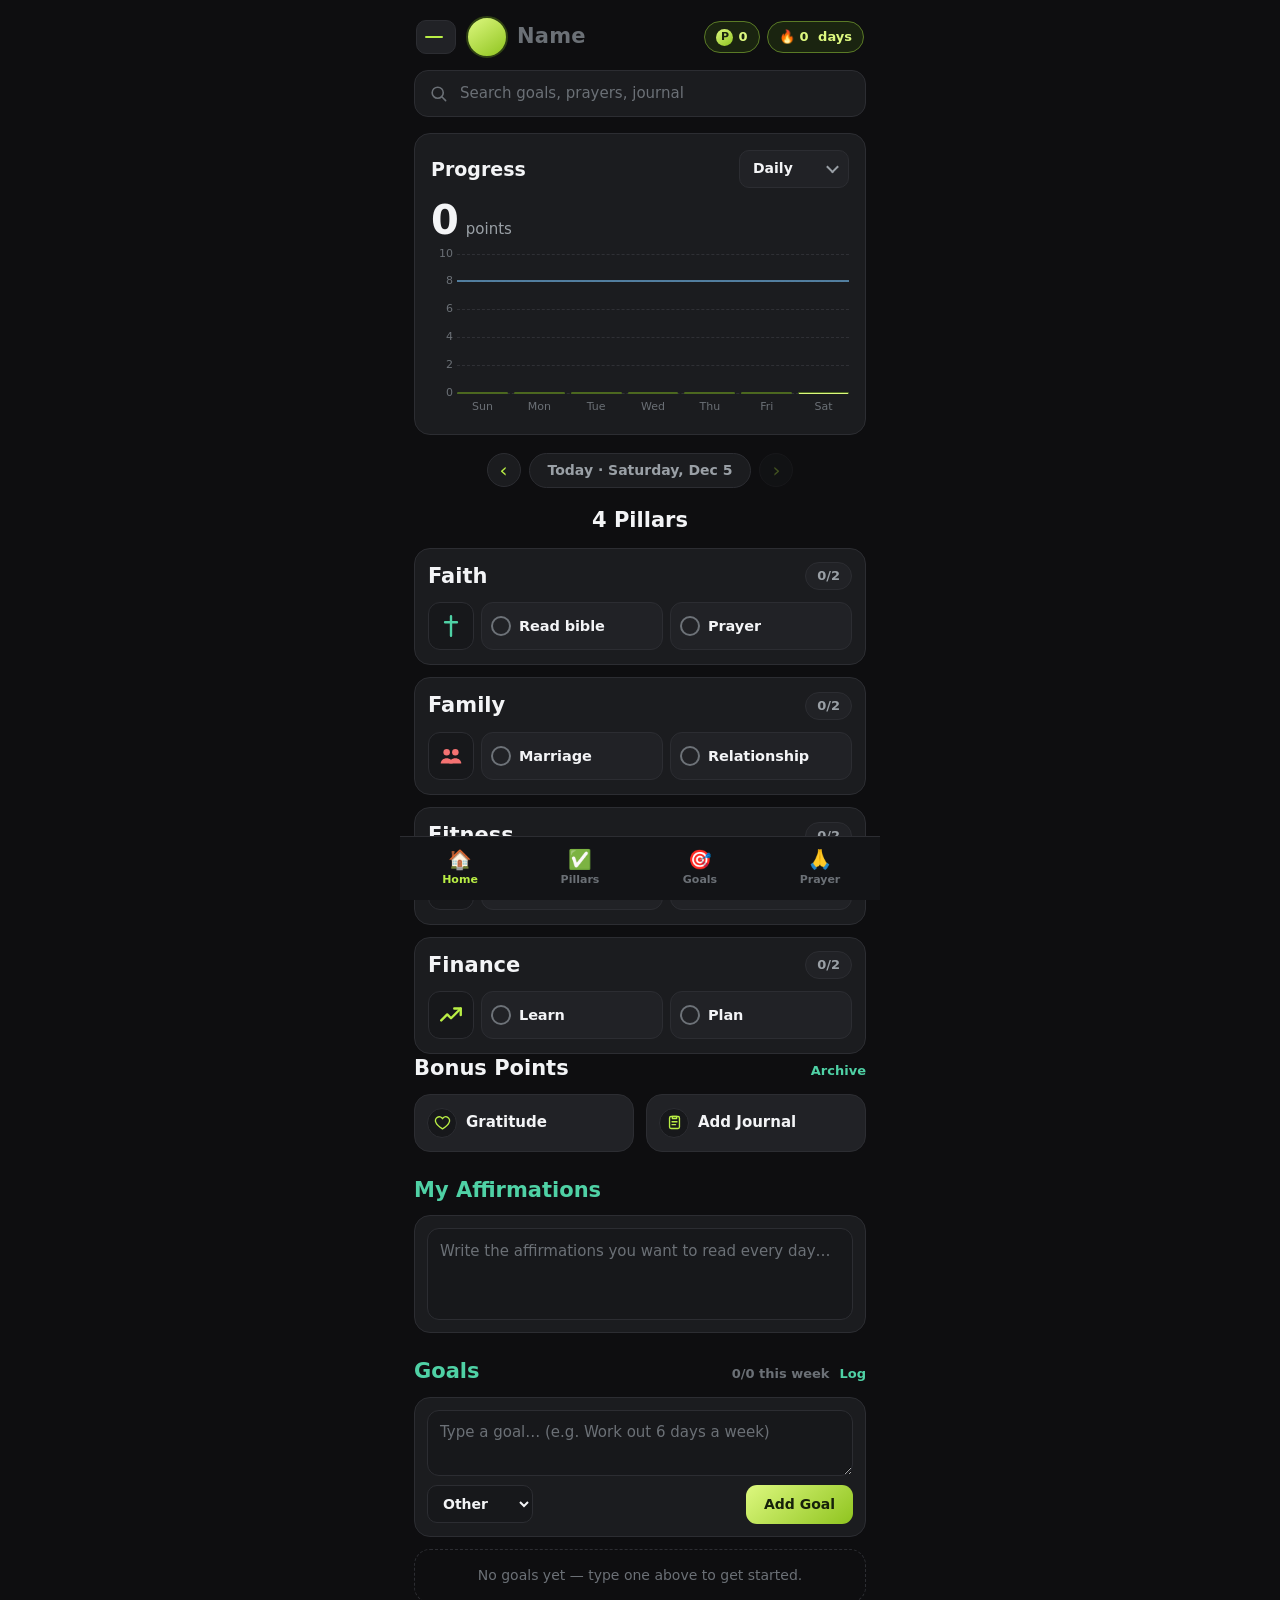
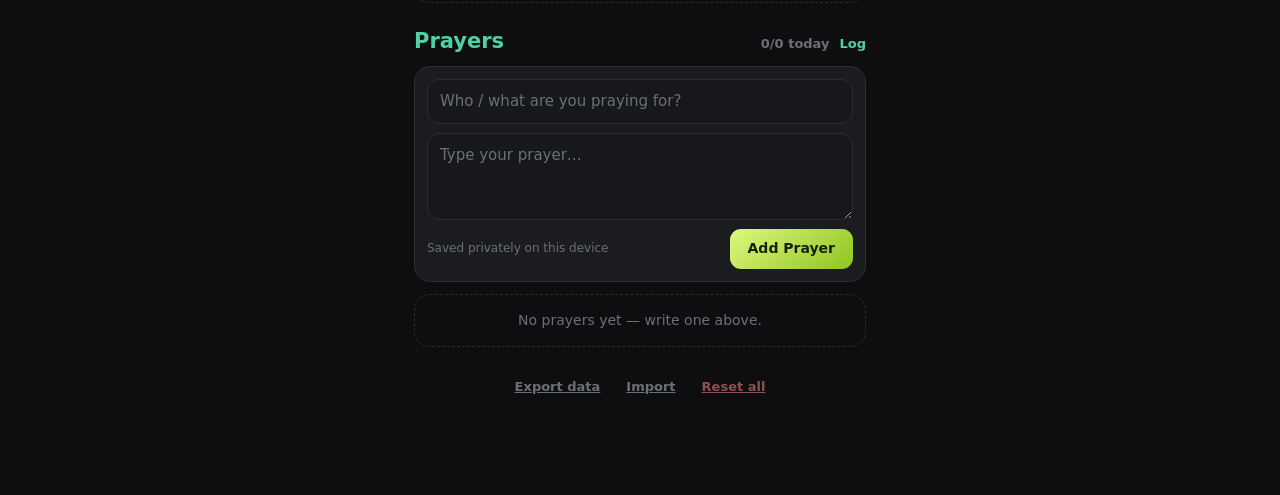
==== commit aedd17e1: "Check prayers off without crossing them out, and reset daily A checked prayer keeps its highlight an" ====
--- a/daily-app-single-file.html
+++ b/daily-app-single-file.html
@@ -455,6 +455,8 @@
 .entry-main { flex: 1 1 auto; min-width: 0; }
 .entry-title { font-weight: 700; font-size: 15px; word-wrap: break-word; }
 .entry.done .entry-title { text-decoration: line-through; opacity: .75; }
+/* prayers stay fully readable when checked off */
+.entry.plain.done .entry-title { text-decoration: none; opacity: 1; }
 .entry-body { font-size: 14px; color: var(--text-dim); white-space: pre-wrap; word-wrap: break-word; margin-top: 3px; }
 .entry-meta { font-size: 12px; color: var(--text-faint); margin-top: 5px; display: flex; gap: 8px; align-items: center; flex-wrap: wrap; }
 .tag {
@@ -853,7 +855,7 @@
   'use strict';
 
   var STORE_KEY = 'dailyApp.v1';
-  var APP_VERSION = '2026.08.28.5';
+  var APP_VERSION = '2026.08.29.1';
 
   /* ---------------- pillar / task definitions ---------------- */
   var PILLARS = [
@@ -1326,18 +1328,18 @@
   }
 
   function prayerEntryNode(p, onChange) {
-    var li = el('li', 'entry' + (p.answered ? ' done' : ''));
+    // 'plain' keeps the title readable when checked: no strike-through
+    var li = el('li', 'entry plain' + (p.answered ? ' done' : ''));
 
     var chk = el('button', 'entry-check');
     chk.type = 'button';
-    chk.setAttribute('aria-label', 'Mark prayer answered');
+    chk.setAttribute('aria-label', 'Check off prayer');
     chk.setAttribute('aria-pressed', p.answered ? 'true' : 'false');
     chk.innerHTML = CHECK_SVG;
     chk.addEventListener('click', function () {
       p.answered = !p.answered;
       p.answeredAt = p.answered ? Date.now() : null;
       save(); onChange();
-      if (p.answered) toast('Marked answered \u{1F64F}');
     });
 
     var main = el('div', 'entry-main');
@@ -1351,8 +1353,7 @@
     main.appendChild(body);
 
     var meta = el('div', 'entry-meta');
-    meta.innerHTML = '<span>' + fmtShort(p.ts) + '</span>' +
-      (p.answered && p.answeredAt ? '<span class="tag answered">answered ' + fmtShort(p.answeredAt) + '</span>' : '');
+    meta.innerHTML = '<span>' + fmtShort(p.ts) + '</span>';
     main.appendChild(meta);
 
     var actions = el('div', 'entry-actions');
@@ -1430,22 +1431,23 @@
       });
   }
 
-  /* ---------------- prayers (this week) ---------------- */
+  /* ---------------- prayers (today) ---------------- */
   function renderPrayers() {
     var list = $('prayerList');
     list.innerHTML = '';
 
-    var week = state.prayers.filter(function (p) { return inCurrentWeek(p.ts); });
-    var visible = week.filter(function (p) { return matches(p.title) || matches(p.text); });
-    var answered = week.filter(function (p) { return p.answered; }).length;
-    $('prayerMeta').textContent = answered + ' answered · ' + week.length + ' this week';
+    var todayKey = keyOf(new Date());
+    var today = state.prayers.filter(function (p) { return keyOf(new Date(p.ts)) === todayKey; });
+    var visible = today.filter(function (p) { return matches(p.title) || matches(p.text); });
+    var checked = today.filter(function (p) { return p.answered; }).length;
+    $('prayerMeta').textContent = checked + '/' + today.length + ' today';
 
     if (!visible.length) {
       var e = el('li');
-      e.innerHTML = '<div class="empty">' + (week.length
+      e.innerHTML = '<div class="empty">' + (today.length
         ? 'No prayers match your search.'
         : (state.prayers.length
-            ? 'No prayers yet this week — earlier ones are in the Prayer Log.'
+            ? 'No prayers yet today — earlier ones are in the Prayer Log.'
             : 'No prayers yet — write one above.')) + '</div>';
       list.appendChild(e);
       return;
@@ -1495,7 +1497,7 @@
 
   var LOGS = {
     goals:     { title: 'Goals Log',         period: 'week' },
-    prayers:   { title: 'Prayer Log',        period: 'week' },
+    prayers:   { title: 'Prayer Log',        period: 'day' },
     gratitude: { title: 'Gratitude',         period: 'day', kinds: ['gratitude'] },
     journal:   { title: 'Journal Archive',   period: 'day', kinds: ['journal'] },
     learn:     { title: 'Learn Log',         period: 'day', kinds: ['learn'] },
@@ -1552,6 +1554,12 @@
     return b;
   }
 
+  function countDays(items, tsOf) {
+    var days = {};
+    items.forEach(function (i) { days[keyOf(new Date(tsOf(i)))] = true; });
+    return Object.keys(days).length;
+  }
+
   function countWeeks(items, tsOf) {
     var weeks = {};
     items.forEach(function (i) { weeks[weekKeyOf(tsOf(i))] = true; });
@@ -1578,7 +1586,7 @@
 
     list.appendChild(menuItem('&#128591;', 'Prayer Log',
       plural(state.prayers.length, 'prayer', 'prayers') + ' · ' +
-      plural(countWeeks(state.prayers, function (p) { return p.ts; }), 'week', 'weeks'),
+      plural(countDays(state.prayers, function (p) { return p.ts; }), 'day', 'days'),
       function () { openSheet({ type: 'log', log: 'prayers' }); }));
 
     list.appendChild(menuItem('&#127919;', 'Goals Log',
@@ -1660,7 +1668,7 @@
         .forEach(function (g) { put(weekKeyOf(g.createdAt), { ts: g.createdAt, goal: g }); });
     } else if (type === 'prayers') {
       state.prayers.filter(function (p) { return matches(p.title) || matches(p.text); })
-        .forEach(function (p) { put(weekKeyOf(p.ts), { ts: p.ts, prayer: p }); });
+        .forEach(function (p) { put(keyOf(new Date(p.ts)), { ts: p.ts, prayer: p }); });
     } else {
       Object.keys(state.days).forEach(function (dayKey) {
         cfg.kinds.forEach(function (kind) {
@@ -1850,7 +1858,7 @@
 
     $('gratitudeBtn').addEventListener('click', function () {
       openDailyEntry('gratitude', {
-        title: '3 daily affirmations',
+        title: "3 things I'm grateful for",
         placeholder: '1.\n2.\n3.',
         saved: 'Gratitude saved',
         updated: 'Gratitude updated',
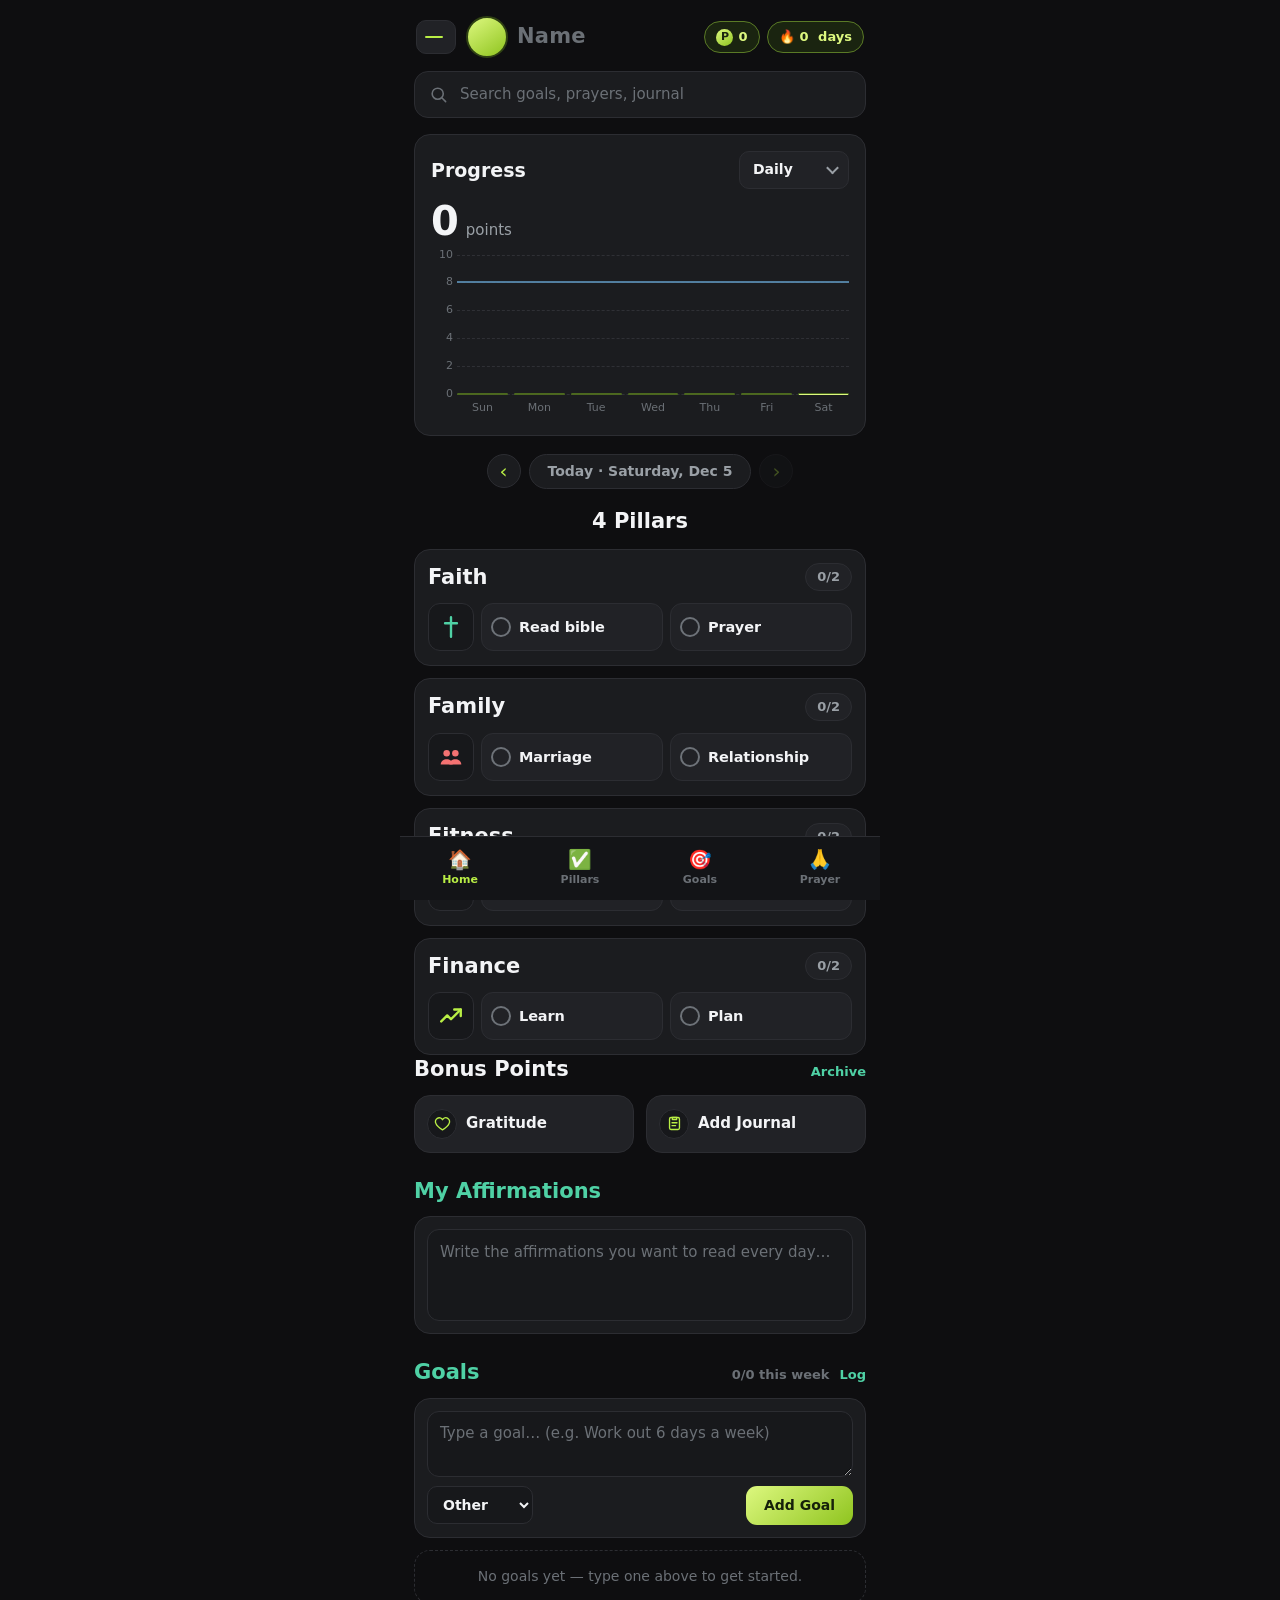
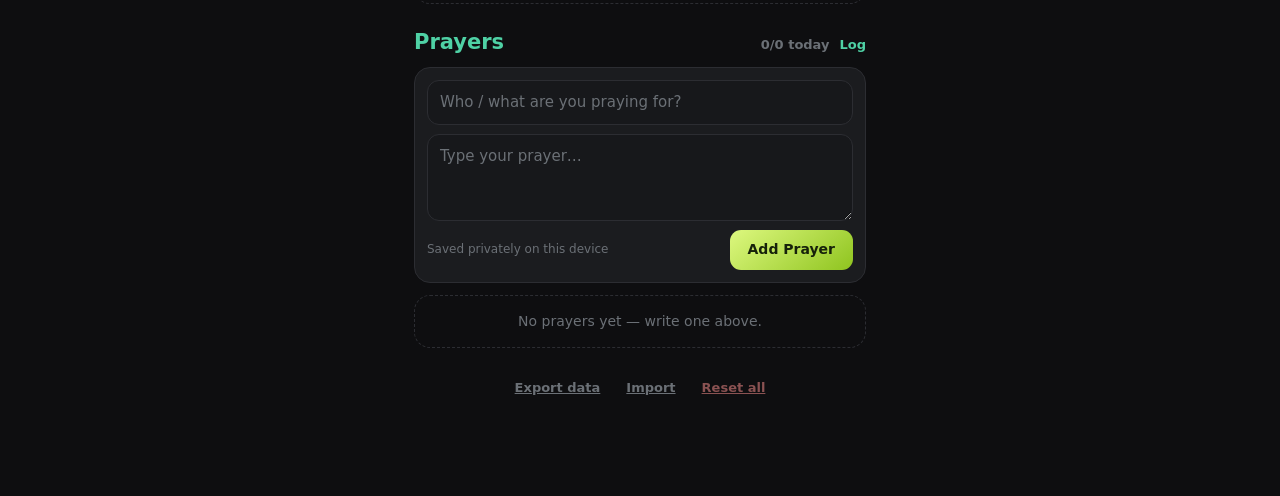
==== commit 1c65b6b0: "Pin the header to the top while scrolling The name, points and streak now stay in view as the page s" ====
--- a/daily-app-single-file.html
+++ b/daily-app-single-file.html
@@ -62,11 +62,25 @@
 button { cursor: pointer; }
 
 /* ------------------------- header ------------------------- */
+/* Pinned to the top: the name, points and streak stay in view while the
+   rest of the page scrolls under it. */
 .app-header {
+  position: sticky;
+  top: 0;
+  z-index: 40;
   display: flex;
   align-items: center;
   gap: 10px;
-  padding: 16px 2px 12px;
+  /* the negative margin lets the background cover the page gutters */
+  margin: 0 -14px;
+  padding: calc(16px + env(safe-area-inset-top, 0px)) 16px 12px;
+  background: var(--bg);
+  border-bottom: 1px solid transparent;
+  transition: border-color .2s ease, box-shadow .2s ease;
+}
+.app-header.stuck {
+  border-bottom-color: var(--line);
+  box-shadow: 0 6px 16px -12px #000;
 }
 
 .menu-btn {
@@ -470,13 +484,14 @@
 .tag.finance { color: var(--lime-1); border-color: var(--lime-dim-1); }
 .tag.answered { color: var(--teal); border-color: rgba(79,209,165,.5); }
 
-.entry-actions { display: flex; gap: 4px; flex: 0 0 auto; }
+.entry-actions { display: flex; gap: 4px; flex: 0 0 auto; flex-wrap: wrap; justify-content: flex-end; }
 .mini-btn {
   background: none; border: 0; padding: 5px 7px; border-radius: 8px;
   color: var(--text-faint); font-size: 13px; font-weight: 700;
 }
 .mini-btn:hover { background: var(--card-2); color: var(--text); }
 .mini-btn.danger:hover { color: var(--danger); }
+.mini-btn.restore { color: var(--teal); }
 
 .empty {
   color: var(--text-faint); font-size: 14px; text-align: center;
@@ -605,8 +620,8 @@
   display: grid; place-items: center; font-size: 17px;
 }
 .menu-label { flex: 1 1 auto; min-width: 0; }
-.menu-title { font-weight: 700; font-size: 15px; }
-.menu-sub { font-size: 12.5px; color: var(--text-faint); margin-top: 2px; }
+.menu-title { display: block; font-weight: 700; font-size: 15px; }
+.menu-sub { display: block; font-size: 12.5px; color: var(--text-faint); margin-top: 3px; }
 .menu-chev { color: var(--text-faint); font-size: 19px; flex: 0 0 auto; }
 
 .menu-section-title {
@@ -855,7 +870,7 @@
   'use strict';
 
   var STORE_KEY = 'dailyApp.v1';
-  var APP_VERSION = '2026.08.29.1';
+  var APP_VERSION = '2026.08.29.6';
 
   /* ---------------- pillar / task definitions ---------------- */
   var PILLARS = [
@@ -1286,7 +1301,8 @@
     return li;
   }
 
-  function goalEntryNode(g, onChange) {
+  function goalEntryNode(g, onChange, opts) {
+    opts = opts || {};
     var li = el('li', 'entry' + (g.done ? ' done' : ''));
 
     var chk = el('button', 'entry-check');
@@ -1306,7 +1322,8 @@
     var meta = el('div', 'entry-meta');
     meta.innerHTML = '<span class="tag ' + escapeHtml(g.pillar) + '">' + escapeHtml(g.pillar) + '</span>' +
       '<span>Added ' + fmtShort(g.createdAt) + '</span>' +
-      (g.done && g.completedAt ? '<span class="tag answered">done ' + fmtShort(g.completedAt) + '</span>' : '');
+      (g.done && g.completedAt ? '<span class="tag answered">done ' + fmtShort(g.completedAt) + '</span>' : '') +
+      (g.archived ? '<span class="tag">archived</span>' : '');
     main.appendChild(title); main.appendChild(meta);
 
     var actions = el('div', 'entry-actions');
@@ -1315,19 +1332,34 @@
     edit.addEventListener('click', function () {
       openModal('Edit goal', g.text, function (val) { g.text = val; save(); onChange(); });
     });
-    var del = el('button', 'mini-btn danger');
-    del.type = 'button'; del.textContent = 'Delete';
-    del.addEventListener('click', function () {
-      state.goals = state.goals.filter(function (x) { return x.id !== g.id; });
-      save(); onChange(); toast('Goal deleted');
-    });
-    actions.appendChild(edit); actions.appendChild(del);
+    var act = el('button', 'mini-btn' + (opts.archive ? '' : ' danger'));
+    act.type = 'button';
+    act.textContent = opts.archive ? 'Archive' : 'Delete';
+    act.addEventListener('click', function () {
+      if (opts.archive) {
+        // off the home screen, kept in the Goals Log for good
+        g.archived = true;
+        g.archivedAt = Date.now();
+        save(); onChange(); toast('Archived to the Goals Log');
+      } else {
+        state.goals = state.goals.filter(function (x) { return x.id !== g.id; });
+        save(); onChange(); toast('Goal deleted');
+      }
+    });
+    actions.appendChild(edit); actions.appendChild(act);
 
     li.appendChild(chk); li.appendChild(main); li.appendChild(actions);
     return li;
   }
 
-  function prayerEntryNode(p, onChange) {
+  /* A prayer shows on the home screen when it is not archived and its day —
+     the day it was written, or the day it was last restored — is today. */
+  function prayerOnToday(p) {
+    return !p.archived && keyOf(new Date(p.restoredAt || p.ts)) === keyOf(new Date());
+  }
+
+  function prayerEntryNode(p, onChange, opts) {
+    opts = opts || {};
     // 'plain' keeps the title readable when checked: no strike-through
     var li = el('li', 'entry plain' + (p.answered ? ' done' : ''));
 
@@ -1353,7 +1385,8 @@
     main.appendChild(body);
 
     var meta = el('div', 'entry-meta');
-    meta.innerHTML = '<span>' + fmtShort(p.ts) + '</span>';
+    meta.innerHTML = '<span>' + fmtShort(p.ts) + '</span>' +
+      (p.archived ? '<span class="tag">archived</span>' : '');
     main.appendChild(meta);
 
     var actions = el('div', 'entry-actions');
@@ -1362,13 +1395,36 @@
     edit.addEventListener('click', function () {
       openModal('Edit prayer', p.text, function (val) { p.text = val; save(); onChange(); });
     });
-    var del = el('button', 'mini-btn danger');
-    del.type = 'button'; del.textContent = 'Delete';
-    del.addEventListener('click', function () {
-      state.prayers = state.prayers.filter(function (x) { return x.id !== p.id; });
-      save(); onChange(); toast('Prayer deleted');
-    });
-    actions.appendChild(edit); actions.appendChild(del);
+    actions.appendChild(edit);
+
+    if (!opts.archive && !prayerOnToday(p)) {
+      var restore = el('button', 'mini-btn restore');
+      restore.type = 'button';
+      restore.textContent = 'Restore';
+      restore.addEventListener('click', function () {
+        // back onto today's list; the log keeps the day it was written
+        p.archived = false;
+        p.restoredAt = Date.now();
+        save(); onChange(); toast('Restored to the home screen');
+      });
+      actions.appendChild(restore);
+    }
+
+    var act = el('button', 'mini-btn' + (opts.archive ? '' : ' danger'));
+    act.type = 'button';
+    act.textContent = opts.archive ? 'Archive' : 'Delete';
+    act.addEventListener('click', function () {
+      if (opts.archive) {
+        // off the home screen, kept in the Prayer Log for good
+        p.archived = true;
+        p.archivedAt = Date.now();
+        save(); onChange(); toast('Archived to the Prayer Log');
+      } else {
+        state.prayers = state.prayers.filter(function (x) { return x.id !== p.id; });
+        save(); onChange(); toast('Prayer deleted');
+      }
+    });
+    actions.appendChild(act);
 
     li.appendChild(chk); li.appendChild(main); li.appendChild(actions);
     return li;
@@ -1409,7 +1465,7 @@
     var list = $('goalList');
     list.innerHTML = '';
 
-    var week = state.goals.filter(function (g) { return inCurrentWeek(g.createdAt); });
+    var week = state.goals.filter(function (g) { return !g.archived && inCurrentWeek(g.createdAt); });
     var visible = week.filter(function (g) { return matches(g.text) || matches(g.pillar); });
     var doneCount = week.filter(function (g) { return g.done; }).length;
     $('goalMeta').textContent = doneCount + '/' + week.length + ' this week';
@@ -1419,7 +1475,7 @@
       e.innerHTML = '<div class="empty">' + (week.length
         ? 'No goals match your search.'
         : (state.goals.length
-            ? 'No goals yet this week — earlier ones are in the Goals Log.'
+            ? 'Nothing here right now — your goals are in the Goals Log.'
             : 'No goals yet — type one above to get started.')) + '</div>';
       list.appendChild(e);
       return;
@@ -1427,7 +1483,7 @@
 
     visible.slice().sort(function (a, b) { return b.createdAt - a.createdAt; })
       .forEach(function (g) {
-        list.appendChild(goalEntryNode(g, function () { renderGoals(); refreshSheet(); }));
+        list.appendChild(goalEntryNode(g, function () { renderGoals(); refreshSheet(); }, { archive: true }));
       });
   }
 
@@ -1436,8 +1492,7 @@
     var list = $('prayerList');
     list.innerHTML = '';
 
-    var todayKey = keyOf(new Date());
-    var today = state.prayers.filter(function (p) { return keyOf(new Date(p.ts)) === todayKey; });
+    var today = state.prayers.filter(prayerOnToday);
     var visible = today.filter(function (p) { return matches(p.title) || matches(p.text); });
     var checked = today.filter(function (p) { return p.answered; }).length;
     $('prayerMeta').textContent = checked + '/' + today.length + ' today';
@@ -1447,7 +1502,7 @@
       e.innerHTML = '<div class="empty">' + (today.length
         ? 'No prayers match your search.'
         : (state.prayers.length
-            ? 'No prayers yet today — earlier ones are in the Prayer Log.'
+            ? 'Nothing here right now — your prayers are in the Prayer Log.'
             : 'No prayers yet — write one above.')) + '</div>';
       list.appendChild(e);
       return;
@@ -1455,7 +1510,7 @@
 
     visible.slice().sort(function (a, b) { return b.ts - a.ts; })
       .forEach(function (p) {
-        list.appendChild(prayerEntryNode(p, function () { renderPrayers(); refreshSheet(); }));
+        list.appendChild(prayerEntryNode(p, function () { renderPrayers(); refreshSheet(); }, { archive: true }));
       });
   }
 
@@ -1625,10 +1680,11 @@
     var list3 = el('div', 'menu-list');
     list3.appendChild(menuItem('&#128100;', 'Your name', state.profile.name || 'Not set', editName));
 
+    body.appendChild(list3);
+
     var version = el('div', 'menu-version');
     version.textContent = 'Version ' + APP_VERSION;
     body.appendChild(version);
-    body.appendChild(list3);
   }
 
   function setName(name) {
@@ -1946,6 +2002,12 @@
 
     document.querySelector('.who').addEventListener('click', editName);
 
+    // a hairline appears under the header once the page scrolls beneath it
+    var header = document.querySelector('.app-header');
+    var markStuck = function () { header.classList.toggle('stuck', window.scrollY > 2); };
+    window.addEventListener('scroll', markStuck, { passive: true });
+    markStuck();
+
     $('sheetBack').addEventListener('click', sheetBack);
     $('sheetClose').addEventListener('click', closeSheet);
 
